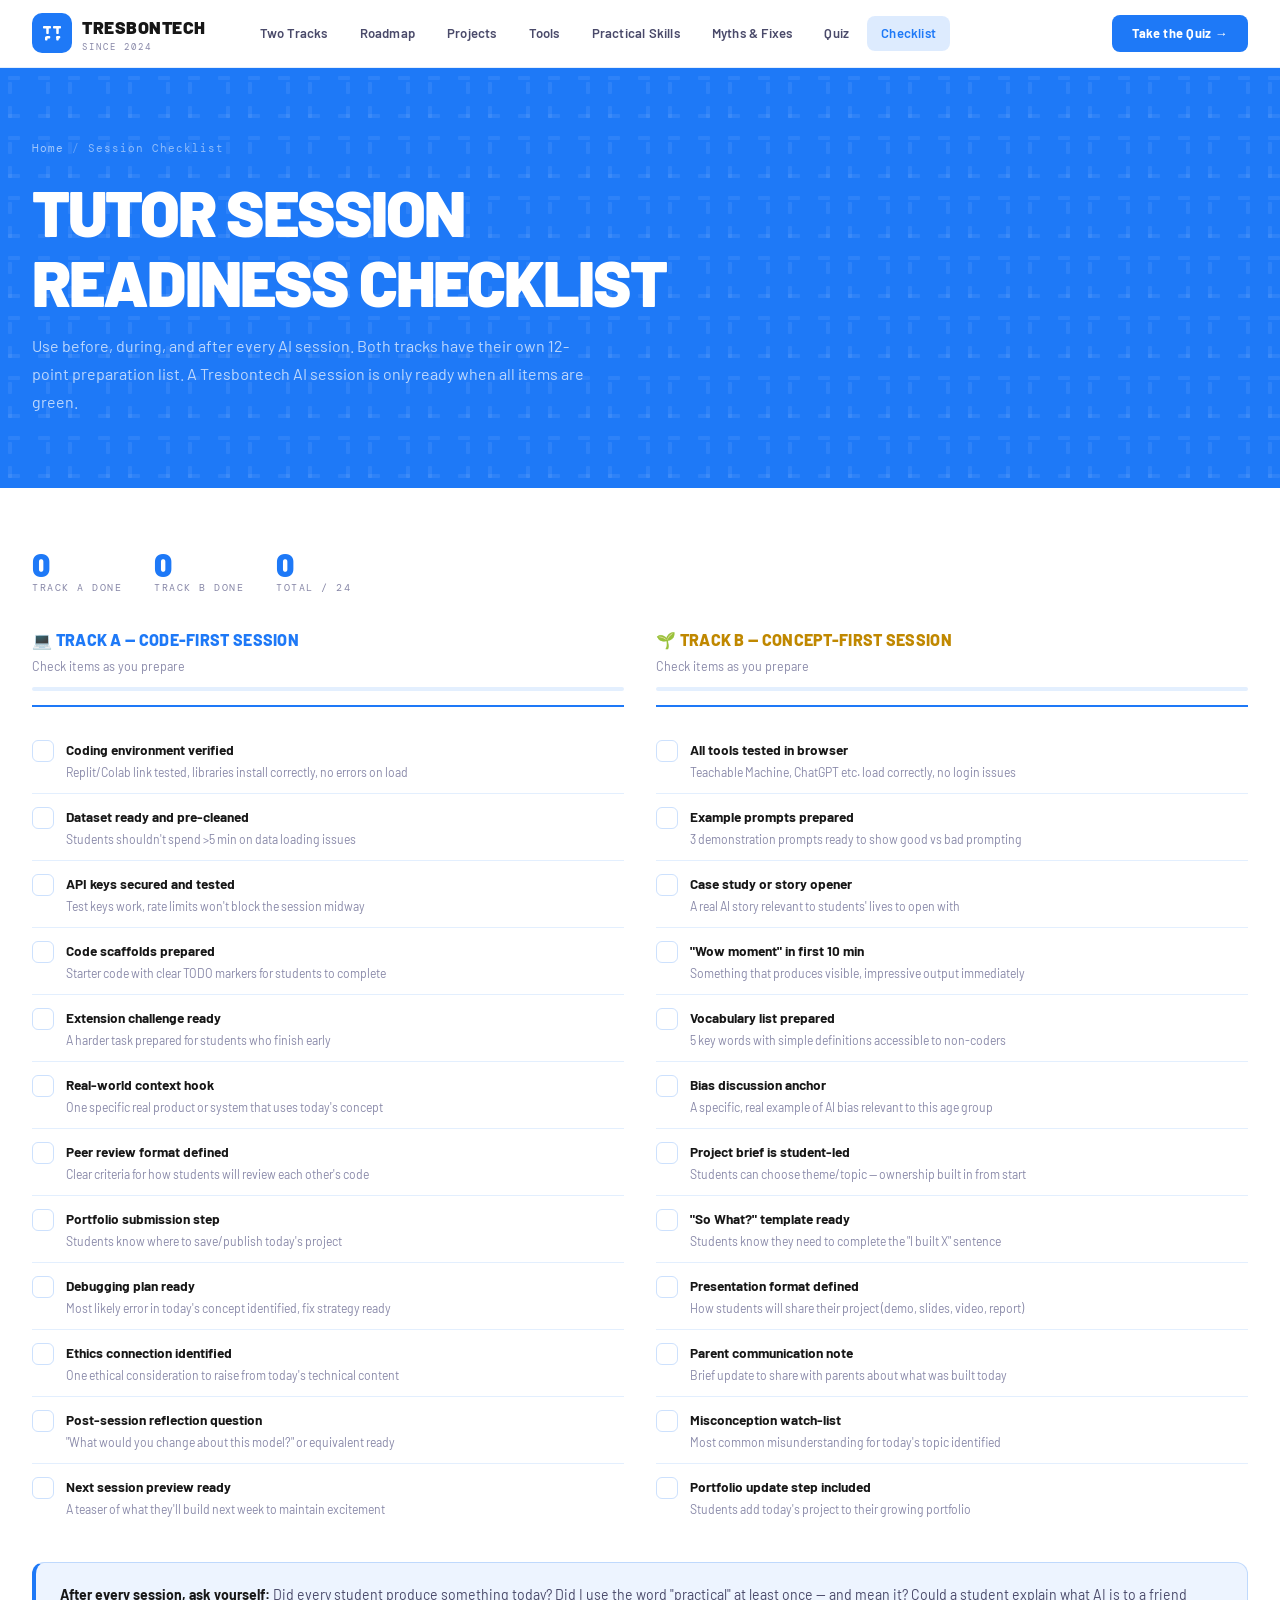
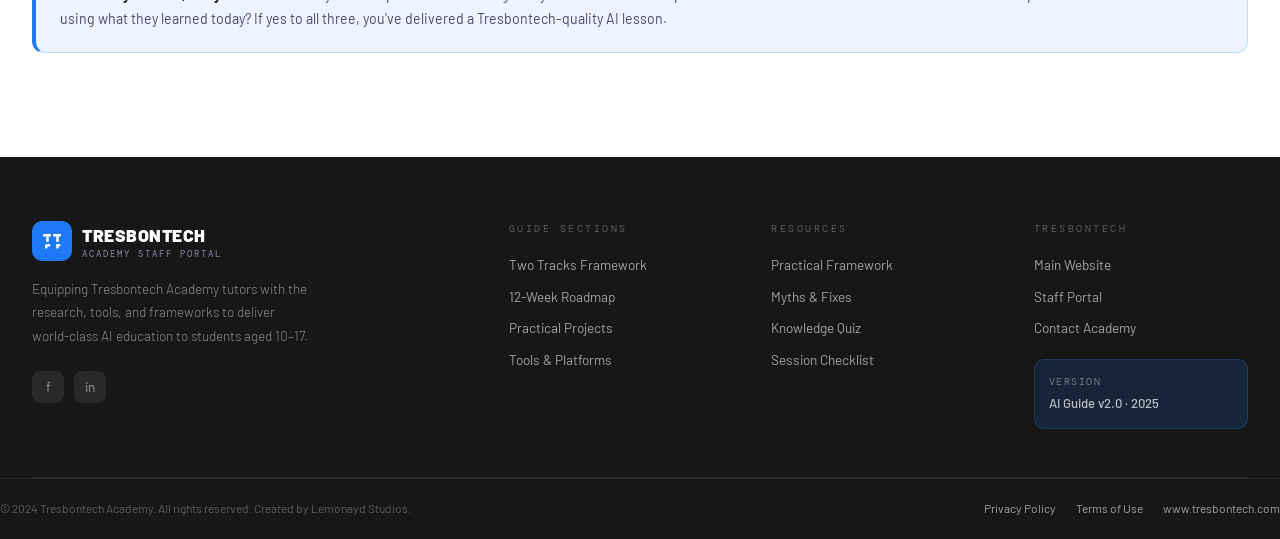
==== pages/checklist.html @ 73ef8f20 "Initial commit: Tresbontech AI site" ====
<!DOCTYPE html>
<html lang="en">
<head>
<meta charset="UTF-8"><meta name="viewport" content="width=device-width, initial-scale=1.0">
<title>Session Checklist — Tresbontech Academy</title>
<link href="https://fonts.googleapis.com/css2?family=Barlow:ital,wght@0,300;0,400;0,500;0,600;0,700;0,800;0,900;1,300&family=DM+Mono:wght@400;500&display=swap" rel="stylesheet">
<link rel="stylesheet" href="../css/brand.css"><link rel="stylesheet" href="../css/pages.css">
</head>
<body>
<div id="mobileMenu" class="mobile-menu"></div>
<header class="navbar" id="navbar"></header>
<div class="page-hero">
  <div class="page-hero-inner">
    <div class="page-hero-breadcrumb"><a href="../index.html">Home</a><span>/</span>Session Checklist</div>
    <h1 class="heading-xl page-hero-title">Tutor Session<br>Readiness Checklist</h1>
    <p class="page-hero-sub">Use before, during, and after every AI session. Both tracks have their own 12-point preparation list. A Tresbontech AI session is only ready when all items are green.</p>
  </div>
</div>
<section class="checklist-container">
  <div class="container">
    <div class="check-stats-bar">
      <div class="cs-stat"><div class="cs-stat-num" id="checkA">0</div><div class="cs-stat-label">Track A Done</div></div>
      <div class="cs-stat"><div class="cs-stat-num" id="checkB">0</div><div class="cs-stat-label">Track B Done</div></div>
      <div class="cs-stat"><div class="cs-stat-num" id="checkAll">0</div><div class="cs-stat-label">Total / 24</div></div>
    </div>
    <div class="check-grid">
      <div class="check-col" id="colA"></div>
      <div class="check-col" id="colB"></div>
    </div>
    <div class="callout callout-blue" style="margin-top:32px">
      <strong>After every session, ask yourself:</strong> Did every student produce something today? Did I use the word "practical" at least once — and mean it? Could a student explain what AI is to a friend using what they learned today? If yes to all three, you've delivered a Tresbontech-quality AI lesson.
    </div>
  </div>
</section>
<footer class="site-footer" id="siteFooter"></footer>
<script src="../js/shared.js"></script>
<script>
const trackA = [
  { title:'Coding environment verified', sub:'Replit/Colab link tested, libraries install correctly, no errors on load' },
  { title:'Dataset ready and pre-cleaned', sub:'Students shouldn\'t spend >5 min on data loading issues' },
  { title:'API keys secured and tested', sub:'Test keys work, rate limits won\'t block the session midway' },
  { title:'Code scaffolds prepared', sub:'Starter code with clear TODO markers for students to complete' },
  { title:'Extension challenge ready', sub:'A harder task prepared for students who finish early' },
  { title:'Real-world context hook', sub:'One specific real product or system that uses today\'s concept' },
  { title:'Peer review format defined', sub:'Clear criteria for how students will review each other\'s code' },
  { title:'Portfolio submission step', sub:'Students know where to save/publish today\'s project' },
  { title:'Debugging plan ready', sub:'Most likely error in today\'s concept identified, fix strategy ready' },
  { title:'Ethics connection identified', sub:'One ethical consideration to raise from today\'s technical content' },
  { title:'Post-session reflection question', sub:'"What would you change about this model?" or equivalent ready' },
  { title:'Next session preview ready', sub:'A teaser of what they\'ll build next week to maintain excitement' },
];
const trackB = [
  { title:'All tools tested in browser', sub:'Teachable Machine, ChatGPT etc. load correctly, no login issues' },
  { title:'Example prompts prepared', sub:'3 demonstration prompts ready to show good vs bad prompting' },
  { title:'Case study or story opener', sub:'A real AI story relevant to students\' lives to open with' },
  { title:'"Wow moment" in first 10 min', sub:'Something that produces visible, impressive output immediately' },
  { title:'Vocabulary list prepared', sub:'5 key words with simple definitions accessible to non-coders' },
  { title:'Bias discussion anchor', sub:'A specific, real example of AI bias relevant to this age group' },
  { title:'Project brief is student-led', sub:'Students can choose theme/topic — ownership built in from start' },
  { title:'"So What?" template ready', sub:'Students know they need to complete the "I built X" sentence' },
  { title:'Presentation format defined', sub:'How students will share their project (demo, slides, video, report)' },
  { title:'Parent communication note', sub:'Brief update to share with parents about what was built today' },
  { title:'Misconception watch-list', sub:'Most common misunderstanding for today\'s topic identified' },
  { title:'Portfolio update step included', sub:'Students add today\'s project to their growing portfolio' },
];

const checkedA = new Set(), checkedB = new Set();

function renderCol(items, set, colId, label, color, key) {
  const total = items.length;
  document.getElementById(colId).innerHTML = `
    <div class="check-col-head">
      <div class="check-col-title" style="color:${color}">${label}</div>
      <div class="check-col-sub">Check items as you prepare</div>
      <div class="check-progress"><div class="check-prog-fill" id="prog-${key}" style="width:0%"></div></div>
    </div>
    ${items.map((item,i) => `
      <div class="check-item" id="ci-${key}-${i}" onclick="toggleCheck('${key}',${i})">
        <div class="check-box" id="cb-${key}-${i}"></div>
        <div class="check-label">
          <div class="check-label-title">${item.title}</div>
          <div class="check-label-sub">${item.sub}</div>
        </div>
      </div>
    `).join('')}
  `;
}

function toggleCheck(key, i) {
  const set = key === 'A' ? checkedA : checkedB;
  const item = document.getElementById(`ci-${key}-${i}`);
  const box = document.getElementById(`cb-${key}-${i}`);
  if (set.has(i)) { set.delete(i); item.classList.remove('done'); box.textContent = ''; }
  else { set.add(i); item.classList.add('done'); box.textContent = '✓'; }
  const prog = document.getElementById(`prog-${key}`);
  if (prog) prog.style.width = `${(set.size / 12) * 100}%`;
  document.getElementById('checkA').textContent = checkedA.size;
  document.getElementById('checkB').textContent = checkedB.size;
  document.getElementById('checkAll').textContent = checkedA.size + checkedB.size;
}

document.addEventListener('DOMContentLoaded', () => {
  renderCol(trackA, checkedA, 'colA', '💻 Track A — Code-First Session', '#1E79F7', 'A');
  renderCol(trackB, checkedB, 'colB', '🌱 Track B — Concept-First Session', '#c08800', 'B');
});
</script>
</body>
</html>
---- css/brand.css ----
/* ═══════════════════════════════════════════════════════
   TRESBONTECH BRAND CSS — Based on Official Brand Guide
   Primary: Blue Crayola #1E79F7
   Dark: Chinese Black #171717
   Light Gray: Quick Silver #E5E5E5
   Pale Blue: Azureish White #D9E9FF
   Accent Green: #52AF33 | Yellow: #FFB800 | Red: #F03009
═══════════════════════════════════════════════════════ */

@import url('https://fonts.googleapis.com/css2?family=Barlow:ital,wght@0,300;0,400;0,500;0,600;0,700;0,800;0,900;1,300;1,400;1,700&family=DM+Mono:wght@400;500&display=swap');

/* ─── CSS VARIABLES ─── */
:root {
  /* Brand Colors */
  --blue:        #1E79F7;
  --blue-dark:   #1562d4;
  --blue-light:  #4d96f9;
  --blue-glow:   rgba(30,121,247,0.15);
  --blue-pale:   rgba(30,121,247,0.08);
  --black:       #171717;
  --silver:      #E5E5E5;
  --azure:       #D9E9FF;
  --white:       #ffffff;

  /* Accent Colors */
  --green:       #52AF33;
  --yellow:      #FFB800;
  --red:         #F03009;

  /* UI Tokens */
  --bg:          #f8fafe;
  --bg-alt:      #f0f5ff;
  --border:      rgba(30,121,247,0.12);
  --border-mid:  rgba(30,121,247,0.22);
  --text:        #171717;
  --text-mid:    #4a4a6a;
  --text-light:  #8888a8;
  --radius:      12px;
  --radius-lg:   20px;
  --shadow:      0 4px 24px rgba(30,121,247,0.1);
  --shadow-lg:   0 12px 48px rgba(30,121,247,0.18);
  --transition:  all 0.25s cubic-bezier(0.16,1,0.3,1);
}

/* ─── RESET ─── */
*, *::before, *::after { box-sizing: border-box; margin: 0; padding: 0; }
html { scroll-behavior: smooth; }
body {
  font-family: 'Barlow', sans-serif;
  background: var(--bg);
  color: var(--text);
  line-height: 1.6;
  overflow-x: hidden;
}
img { max-width: 100%; display: block; }
a { text-decoration: none; color: inherit; }
button { font-family: inherit; cursor: pointer; border: none; }

/* ─── TYPOGRAPHY ─── */
h1, h2, h3, h4, h5 {
  font-family: 'Barlow', sans-serif;
  font-weight: 800;
  line-height: 1.08;
  letter-spacing: -0.5px;
}
.display {
  font-size: clamp(3rem, 6vw, 5.5rem);
  font-weight: 900;
  text-transform: uppercase;
  letter-spacing: -2px;
  line-height: 0.95;
}
.heading-xl { font-size: clamp(2.4rem, 5vw, 4rem); font-weight: 900; text-transform: uppercase; letter-spacing: -1px; }
.heading-lg { font-size: clamp(1.8rem, 3.5vw, 2.8rem); font-weight: 800; text-transform: uppercase; }
.heading-md { font-size: clamp(1.2rem, 2.5vw, 1.8rem); font-weight: 700; }
.heading-sm { font-size: 1.05rem; font-weight: 700; }
.label {
  font-family: 'DM Mono', monospace;
  font-size: 0.68rem; letter-spacing: 2.5px;
  text-transform: uppercase; font-weight: 500;
}
.body-lg { font-size: 1.05rem; font-weight: 400; line-height: 1.75; }
.body-md { font-size: 0.9rem; font-weight: 400; line-height: 1.7; }
.body-sm { font-size: 0.8rem; font-weight: 400; line-height: 1.65; }

/* ─── BRAND PATTERN ─── */
.brand-pattern {
  background-image: url("data:image/svg+xml,%3Csvg xmlns='http://www.w3.org/2000/svg' width='60' height='60'%3E%3Crect x='8' y='8' width='12' height='4' rx='1' fill='%231E79F7' opacity='.08'/%3E%3Crect x='8' y='14' width='4' height='12' rx='1' fill='%231E79F7' opacity='.08'/%3E%3Crect x='38' y='8' width='12' height='4' rx='1' fill='%231E79F7' opacity='.08'/%3E%3Crect x='46' y='14' width='4' height='12' rx='1' fill='%231E79F7' opacity='.08'/%3E%3Crect x='8' y='38' width='4' height='12' rx='1' fill='%231E79F7' opacity='.08'/%3E%3Crect x='8' y='46' width='12' height='4' rx='1' fill='%231E79F7' opacity='.08'/%3E%3Crect x='38' y='46' width='12' height='4' rx='1' fill='%231E79F7' opacity='.08'/%3E%3Crect x='46' y='38' width='4' height='12' rx='1' fill='%231E79F7' opacity='.08'/%3E%3C/svg%3E");
}
.brand-pattern-blue {
  background-image: url("data:image/svg+xml,%3Csvg xmlns='http://www.w3.org/2000/svg' width='60' height='60'%3E%3Crect x='8' y='8' width='12' height='4' rx='1' fill='%23ffffff' opacity='.08'/%3E%3Crect x='8' y='14' width='4' height='12' rx='1' fill='%23ffffff' opacity='.08'/%3E%3Crect x='38' y='8' width='12' height='4' rx='1' fill='%23ffffff' opacity='.08'/%3E%3Crect x='46' y='14' width='4' height='12' rx='1' fill='%23ffffff' opacity='.08'/%3E%3Crect x='8' y='38' width='4' height='12' rx='1' fill='%23ffffff' opacity='.08'/%3E%3Crect x='8' y='46' width='12' height='4' rx='1' fill='%23ffffff' opacity='.08'/%3E%3Crect x='38' y='46' width='12' height='4' rx='1' fill='%23ffffff' opacity='.08'/%3E%3Crect x='46' y='38' width='4' height='12' rx='1' fill='%23ffffff' opacity='.08'/%3E%3C/svg%3E");
}

/* ─── LOGO MARK SVG ─── */
.tt-logo-mark {
  width: 40px; height: 40px;
  background: var(--blue);
  border-radius: 10px;
  display: inline-flex; align-items: center; justify-content: center;
  flex-shrink: 0;
}
.tt-logo-mark svg { width: 22px; height: 22px; }
.tt-logo-mark-lg {
  width: 56px; height: 56px;
  border-radius: 14px;
}
.tt-logo-mark-lg svg { width: 30px; height: 30px; }
.tt-wordmark {
  font-weight: 900; font-size: 1.1rem;
  letter-spacing: 0.5px; text-transform: uppercase;
  color: var(--black);
}
.tt-since {
  font-family: 'DM Mono', monospace;
  font-size: 0.55rem; letter-spacing: 2px;
  color: var(--text-light); text-transform: uppercase;
  display: block; margin-top: -2px;
}

/* ─── NAVBAR ─── */
.navbar {
  position: sticky; top: 0; z-index: 500;
  background: rgba(255,255,255,0.92);
  backdrop-filter: blur(20px);
  border-bottom: 1px solid var(--border);
  height: 68px;
  display: flex; align-items: center;
}
.navbar-inner {
  max-width: 1280px; margin: 0 auto;
  padding: 0 32px; width: 100%;
  display: flex; align-items: center; gap: 0;
}
.nav-brand {
  display: flex; align-items: center; gap: 10px;
  margin-right: 40px;
}
.nav-links {
  display: flex; gap: 4px; flex: 1;
}
.nav-link {
  font-size: 0.82rem; font-weight: 600;
  padding: 7px 14px; border-radius: 8px;
  color: var(--text-mid); transition: var(--transition);
  white-space: nowrap; letter-spacing: 0.2px;
}
.nav-link:hover { color: var(--blue); background: var(--blue-pale); }
.nav-link.active { color: var(--blue); background: var(--blue-glow); }
.nav-cta {
  margin-left: auto;
  background: var(--blue); color: white;
  font-size: 0.8rem; font-weight: 700;
  padding: 8px 20px; border-radius: 8px;
  transition: var(--transition); white-space: nowrap;
  letter-spacing: 0.3px;
}
.nav-cta:hover { background: var(--blue-dark); transform: translateY(-1px); box-shadow: var(--shadow); }
.nav-hamburger {
  display: none; flex-direction: column; gap: 5px;
  padding: 8px; margin-left: auto;
  background: none; border: none; cursor: pointer;
}
.nav-hamburger span {
  width: 22px; height: 2px; background: var(--text);
  border-radius: 2px; transition: var(--transition);
  display: block;
}

/* ─── BUTTONS ─── */
.btn {
  display: inline-flex; align-items: center; gap: 8px;
  font-family: 'Barlow', sans-serif;
  font-weight: 700; font-size: 0.9rem;
  padding: 12px 24px; border-radius: 10px;
  border: none; cursor: pointer;
  transition: var(--transition); letter-spacing: 0.3px;
  white-space: nowrap;
}
.btn-primary { background: var(--blue); color: white; }
.btn-primary:hover { background: var(--blue-dark); transform: translateY(-2px); box-shadow: var(--shadow-lg); }
.btn-outline { background: transparent; color: var(--blue); border: 2px solid var(--blue); }
.btn-outline:hover { background: var(--blue-pale); }
.btn-white { background: white; color: var(--blue); }
.btn-white:hover { background: var(--azure); transform: translateY(-2px); box-shadow: 0 8px 32px rgba(0,0,0,0.15); }
.btn-dark { background: var(--black); color: white; }
.btn-dark:hover { background: #2a2a2a; transform: translateY(-2px); }
.btn-sm { font-size: 0.78rem; padding: 8px 16px; border-radius: 8px; }
.btn-lg { font-size: 1rem; padding: 15px 32px; border-radius: 12px; }
.btn-icon { padding: 10px; border-radius: 8px; }

/* ─── SECTION LAYOUT ─── */
.section { padding: 80px 0; }
.section-sm { padding: 48px 0; }
.section-lg { padding: 120px 0; }
.container { max-width: 1280px; margin: 0 auto; padding: 0 32px; }
.container-narrow { max-width: 820px; margin: 0 auto; padding: 0 32px; }

/* ─── SECTION HEADER ─── */
.section-header { margin-bottom: 56px; }
.section-header-center { text-align: center; }
.section-eyebrow {
  display: inline-flex; align-items: center; gap: 8px;
  font-family: 'DM Mono', monospace;
  font-size: 0.68rem; letter-spacing: 2.5px; text-transform: uppercase;
  color: var(--blue); margin-bottom: 14px;
}
.section-eyebrow::before { content: ''; width: 24px; height: 2px; background: var(--blue); }
.section-eyebrow-center::before { display: none; }
.section-eyebrow-center::after { content: ''; width: 24px; height: 2px; background: var(--blue); }
.section-title { color: var(--black); margin-bottom: 16px; }
.section-intro { color: var(--text-mid); max-width: 560px; font-size: 1rem; line-height: 1.75; font-weight: 400; }
.section-intro-center { margin: 0 auto; text-align: center; }

/* ─── CARDS ─── */
.card {
  background: white;
  border: 1px solid var(--border);
  border-radius: var(--radius-lg);
  overflow: hidden;
  transition: var(--transition);
}
.card:hover { box-shadow: var(--shadow-lg); transform: translateY(-4px); border-color: var(--border-mid); }
.card-body { padding: 28px; }
.card-footer { padding: 16px 28px; border-top: 1px solid var(--border); background: var(--bg); }

/* ─── BADGE / TAGS ─── */
.badge {
  display: inline-flex; align-items: center;
  font-family: 'DM Mono', monospace;
  font-size: 0.62rem; font-weight: 500;
  padding: 3px 10px; border-radius: 20px;
  letter-spacing: 0.8px; text-transform: uppercase;
}
.badge-blue { background: var(--blue-pale); color: var(--blue); border: 1px solid var(--border-mid); }
.badge-green { background: rgba(82,175,51,0.1); color: var(--green); border: 1px solid rgba(82,175,51,0.2); }
.badge-yellow { background: rgba(255,184,0,0.1); color: #c08800; border: 1px solid rgba(255,184,0,0.25); }
.badge-red { background: rgba(240,48,9,0.08); color: var(--red); border: 1px solid rgba(240,48,9,0.15); }
.badge-gray { background: var(--silver); color: var(--text-mid); border: 1px solid #d0d0d0; }

/* ─── DIVIDERS ─── */
.divider { height: 1px; background: var(--border); margin: 40px 0; }
.divider-blue { height: 2px; background: var(--blue); width: 48px; }

/* ─── PROGRESS BAR ─── */
.progress-bar { height: 6px; background: var(--silver); border-radius: 10px; overflow: hidden; }
.progress-fill { height: 100%; background: var(--blue); border-radius: 10px; transition: width 0.5s ease; }

/* ─── TOOLTIPS ─── */
[data-tip] { position: relative; }
[data-tip]:hover::after {
  content: attr(data-tip);
  position: absolute; bottom: calc(100% + 6px); left: 50%;
  transform: translateX(-50%);
  background: var(--black); color: white;
  font-size: 0.72rem; padding: 5px 10px; border-radius: 6px;
  white-space: nowrap; pointer-events: none; z-index: 100;
}

/* ─── FOOTER ─── */
.site-footer {
  background: var(--black);
  color: white;
  padding: 64px 0 0;
}
.footer-grid {
  display: grid; grid-template-columns: 2fr 1fr 1fr 1fr;
  gap: 48px; padding-bottom: 48px;
  border-bottom: 1px solid rgba(255,255,255,0.08);
}
.footer-brand-desc {
  color: rgba(255,255,255,0.5); font-size: 0.85rem;
  line-height: 1.7; margin: 16px 0 24px; font-weight: 300;
  max-width: 280px;
}
.footer-col-title {
  font-family: 'DM Mono', monospace;
  font-size: 0.65rem; letter-spacing: 2.5px;
  text-transform: uppercase; color: rgba(255,255,255,0.3);
  margin-bottom: 16px;
}
.footer-links { display: flex; flex-direction: column; gap: 10px; }
.footer-link {
  font-size: 0.85rem; color: rgba(255,255,255,0.6);
  transition: color 0.2s; font-weight: 400;
}
.footer-link:hover { color: var(--blue-light); }
.footer-bottom {
  display: flex; align-items: center; justify-content: space-between;
  padding: 20px 0;
  font-size: 0.75rem; color: rgba(255,255,255,0.3);
}
.footer-bottom-links { display: flex; gap: 20px; }

/* ─── ANIMATIONS ─── */
@keyframes fadeUp { from { opacity:0; transform:translateY(30px); } to { opacity:1; transform:translateY(0); } }
@keyframes fadeIn { from { opacity:0; } to { opacity:1; } }
@keyframes slideRight { from { opacity:0; transform:translateX(-20px); } to { opacity:1; transform:translateX(0); } }
@keyframes pulse { 0%,100%{transform:scale(1)} 50%{transform:scale(1.04)} }
@keyframes spin { to { transform: rotate(360deg); } }
@keyframes shimmer { from{background-position:-200% 0} to{background-position:200% 0} }

.animate-fadeUp { animation: fadeUp 0.6s cubic-bezier(0.16,1,0.3,1) both; }
.animate-fadeUp-2 { animation: fadeUp 0.6s 0.1s cubic-bezier(0.16,1,0.3,1) both; }
.animate-fadeUp-3 { animation: fadeUp 0.6s 0.2s cubic-bezier(0.16,1,0.3,1) both; }
.animate-fadeUp-4 { animation: fadeUp 0.6s 0.3s cubic-bezier(0.16,1,0.3,1) both; }
.animate-fadeIn { animation: fadeIn 0.5s ease both; }

/* ─── RESPONSIVE ─── */
@media (max-width: 1024px) {
  .footer-grid { grid-template-columns: 1fr 1fr; gap: 32px; }
}
@media (max-width: 768px) {
  .container { padding: 0 20px; }
  .container-narrow { padding: 0 20px; }
  .section { padding: 56px 0; }
  .section-lg { padding: 80px 0; }
  .nav-links { display: none; }
  .nav-cta { display: none; }
  .nav-hamburger { display: flex; }
  .navbar-inner { padding: 0 20px; }
  .footer-grid { grid-template-columns: 1fr; gap: 28px; }
  .footer-bottom { flex-direction: column; gap: 10px; text-align: center; }
  .footer-bottom-links { flex-wrap: wrap; justify-content: center; }
}
@media (max-width: 480px) {
  .display { font-size: 2.8rem; letter-spacing: -1.5px; }
  .heading-xl { font-size: 2rem; }
  .btn-lg { padding: 12px 24px; font-size: 0.9rem; }
}

/* ─── MOBILE MENU ─── */
.mobile-menu {
  display: none; position: fixed; inset: 0; z-index: 400;
  background: white;
  flex-direction: column;
  padding: 80px 24px 40px;
}
.mobile-menu.open { display: flex; animation: fadeIn 0.25s ease; }
.mobile-menu-links { display: flex; flex-direction: column; gap: 4px; }
.mobile-menu-link {
  font-size: 1.4rem; font-weight: 800; text-transform: uppercase;
  color: var(--black); padding: 12px 0;
  border-bottom: 1px solid var(--border);
  letter-spacing: -0.5px;
  transition: color 0.2s;
}
.mobile-menu-link:hover { color: var(--blue); }
.mobile-close {
  position: absolute; top: 20px; right: 20px;
  width: 40px; height: 40px; border-radius: 8px;
  background: var(--blue-pale); color: var(--blue);
  font-size: 1.2rem; display: flex; align-items: center; justify-content: center;
}

/* ─── UTILITY ─── */
.text-blue { color: var(--blue); }
.text-center { text-align: center; }
.text-white { color: white; }
.text-mid { color: var(--text-mid); }
.text-light { color: var(--text-light); }
.font-mono { font-family: 'DM Mono', monospace; }
.font-bold { font-weight: 700; }
.font-black { font-weight: 900; }
.uppercase { text-transform: uppercase; }
.bg-blue { background: var(--blue); }
.bg-black { background: var(--black); }
.bg-azure { background: var(--azure); }
.bg-white { background: white; }
.flex { display: flex; }
.flex-center { display: flex; align-items: center; justify-content: center; }
.gap-8 { gap: 8px; }
.gap-12 { gap: 12px; }
.gap-16 { gap: 16px; }
.gap-24 { gap: 24px; }
.gap-32 { gap: 32px; }
.mt-8 { margin-top: 8px; }
.mt-16 { margin-top: 16px; }
.mt-24 { margin-top: 24px; }
.mt-32 { margin-top: 32px; }
.mt-48 { margin-top: 48px; }
.mb-8 { margin-bottom: 8px; }
.mb-16 { margin-bottom: 16px; }
.mb-24 { margin-bottom: 24px; }
.mb-32 { margin-bottom: 32px; }
.w-full { width: 100%; }
.grid-2 { display: grid; grid-template-columns: 1fr 1fr; gap: 24px; }
.grid-3 { display: grid; grid-template-columns: repeat(3,1fr); gap: 24px; }
.grid-4 { display: grid; grid-template-columns: repeat(4,1fr); gap: 20px; }
@media (max-width: 900px) {
  .grid-3 { grid-template-columns: 1fr 1fr; }
  .grid-4 { grid-template-columns: 1fr 1fr; }
}
@media (max-width: 640px) {
  .grid-2, .grid-3, .grid-4 { grid-template-columns: 1fr; }
}
---- css/pages.css ----
/* ═══════════════════════════════════════════════════
   INNER PAGES STYLES
═══════════════════════════════════════════════════ */

/* ─── PAGE HERO (inner pages) ─── */
.page-hero {
  background: var(--blue);
  background-image: url("data:image/svg+xml,%3Csvg xmlns='http://www.w3.org/2000/svg' width='60' height='60'%3E%3Crect x='8' y='8' width='12' height='4' rx='1' fill='%23ffffff' opacity='.07'/%3E%3Crect x='8' y='14' width='4' height='12' rx='1' fill='%23ffffff' opacity='.07'/%3E%3Crect x='38' y='8' width='12' height='4' rx='1' fill='%23ffffff' opacity='.07'/%3E%3Crect x='46' y='14' width='4' height='12' rx='1' fill='%23ffffff' opacity='.07'/%3E%3Crect x='8' y='38' width='4' height='12' rx='1' fill='%23ffffff' opacity='.07'/%3E%3Crect x='8' y='46' width='12' height='4' rx='1' fill='%23ffffff' opacity='.07'/%3E%3Crect x='38' y='46' width='12' height='4' rx='1' fill='%23ffffff' opacity='.07'/%3E%3Crect x='46' y='38' width='4' height='12' rx='1' fill='%23ffffff' opacity='.07'/%3E%3C/svg%3E");
  padding: 72px 0;
}
.page-hero-inner { max-width: 1280px; margin: 0 auto; padding: 0 32px; }
.page-hero-breadcrumb {
  display: flex; align-items: center; gap: 8px;
  font-family: 'DM Mono', monospace; font-size: 0.68rem;
  color: rgba(255,255,255,0.5); margin-bottom: 20px;
  letter-spacing: 1px;
}
.page-hero-breadcrumb a { color: rgba(255,255,255,0.6); transition: color 0.2s; }
.page-hero-breadcrumb a:hover { color: white; }
.page-hero-breadcrumb span { color: rgba(255,255,255,0.3); }
.page-hero-title { color: white; text-transform: uppercase; letter-spacing: -2px; margin-bottom: 16px; }
.page-hero-sub { color: rgba(255,255,255,0.7); max-width: 560px; font-size: 1rem; line-height: 1.75; font-weight: 400; }
.page-hero-meta {
  display: flex; gap: 20px; margin-top: 28px; flex-wrap: wrap;
}
.phm-item {
  display: flex; align-items: center; gap: 8px;
  font-family: 'DM Mono', monospace; font-size: 0.68rem;
  color: rgba(255,255,255,0.6); letter-spacing: 0.5px;
}
.phm-dot { width: 6px; height: 6px; border-radius: 50%; background: var(--yellow); }

/* ─── CALLOUT BOXES ─── */
.callout {
  border-radius: 12px; padding: 20px 24px;
  margin: 24px 0; font-size: 0.88rem; line-height: 1.75; font-weight: 400;
}
.callout-blue { background: var(--blue-pale); border: 1px solid var(--border-mid); color: var(--text-mid); border-left: 4px solid var(--blue); }
.callout-yellow { background: rgba(255,184,0,0.08); border: 1px solid rgba(255,184,0,0.2); color: var(--text-mid); border-left: 4px solid var(--yellow); }
.callout-green { background: rgba(82,175,51,0.08); border: 1px solid rgba(82,175,51,0.2); color: var(--text-mid); border-left: 4px solid var(--green); }
.callout-red { background: rgba(240,48,9,0.06); border: 1px solid rgba(240,48,9,0.15); color: var(--text-mid); border-left: 4px solid var(--red); }
.callout strong { color: var(--text); font-weight: 700; }
.callout em { color: var(--blue); font-style: normal; font-weight: 700; }

/* ─── ROADMAP PAGE ─── */
.roadmap-container { padding: 60px 0 80px; background: white; }
.roadmap-list { position: relative; padding-left: 40px; }
.roadmap-list::before {
  content: '';
  position: absolute; left: 10px; top: 0; bottom: 0;
  width: 2px;
  background: linear-gradient(to bottom, var(--blue), var(--yellow), var(--green));
}
.rm-item { position: relative; margin-bottom: 20px; }
.rm-node {
  position: absolute; left: -37px; top: 18px;
  width: 22px; height: 22px; border-radius: 50%;
  background: var(--rm-color, var(--blue));
  border: 3px solid white;
  box-shadow: 0 0 0 3px var(--rm-color, var(--blue));
  display: flex; align-items: center; justify-content: center;
  font-size: 0.6rem; color: white; font-weight: 800;
  z-index: 2;
}
.rm-card {
  background: var(--bg); border: 1px solid var(--border);
  border-radius: 14px; overflow: hidden;
  transition: var(--transition); cursor: pointer;
}
.rm-card:hover { border-color: var(--rm-color, var(--blue)); }
.rm-card.open { border-color: var(--rm-color, var(--blue)); box-shadow: var(--shadow); }
.rm-head {
  display: flex; align-items: flex-start; gap: 16px;
  padding: 20px 24px;
}
.rm-week {
  font-family: 'DM Mono', monospace; font-size: 0.62rem;
  color: var(--text-light); letter-spacing: 1.5px; text-transform: uppercase;
  flex-shrink: 0; margin-top: 4px; min-width: 70px;
}
.rm-info { flex: 1; }
.rm-title { font-size: 0.95rem; font-weight: 800; text-transform: uppercase; letter-spacing: 0.3px; margin-bottom: 3px; }
.rm-short { font-size: 0.82rem; color: var(--text-mid); }
.rm-toggle { color: var(--text-light); font-size: 0.8rem; transition: transform 0.3s; flex-shrink: 0; margin-top: 4px; }
.rm-card.open .rm-toggle { transform: rotate(180deg); }
.rm-body { max-height: 0; overflow: hidden; transition: max-height 0.45s ease; }
.rm-card.open .rm-body { max-height: 1000px; }
.rm-body-inner {
  padding: 0 24px 24px;
  display: grid; grid-template-columns: 1fr 1fr; gap: 16px;
}
.rm-track-panel {
  background: white; border: 1px solid var(--border);
  border-radius: 10px; padding: 16px;
}
.rm-track-label {
  font-family: 'DM Mono', monospace; font-size: 0.62rem;
  letter-spacing: 1.5px; text-transform: uppercase; margin-bottom: 10px;
}
.rm-track-label.a { color: var(--blue); }
.rm-track-label.b { color: #c08800; }
.rm-track-items { list-style: none; display: flex; flex-direction: column; gap: 6px; }
.rm-track-items li {
  display: flex; gap: 8px; font-size: 0.8rem;
  color: var(--text-mid); line-height: 1.5; font-weight: 400;
}
.rm-track-items li::before { content: '▸'; color: var(--blue); flex-shrink: 0; font-size: 0.7rem; margin-top: 2px; }
.rm-output-row {
  grid-column: 1 / -1;
  background: var(--azure); border-radius: 10px; padding: 14px 16px;
}
.rm-output-label { font-family: 'DM Mono', monospace; font-size: 0.6rem; letter-spacing: 1.5px; text-transform: uppercase; color: var(--blue); margin-bottom: 4px; }
.rm-output-text { font-size: 0.8rem; color: var(--text-mid); line-height: 1.6; }
.rm-tip-row {
  grid-column: 1 / -1;
  background: rgba(255,184,0,0.07); border: 1px solid rgba(255,184,0,0.2);
  border-radius: 10px; padding: 14px 16px;
}
.rm-tip-label { font-family: 'DM Mono', monospace; font-size: 0.6rem; letter-spacing: 1.5px; text-transform: uppercase; color: #c08800; margin-bottom: 4px; }
.rm-tip-text { font-size: 0.8rem; color: var(--text-mid); line-height: 1.6; font-style: italic; }

@media (max-width: 640px) {
  .rm-body-inner { grid-template-columns: 1fr; }
  .rm-output-row, .rm-tip-row { grid-column: 1; }
}

/* ─── PROJECTS PAGE ─── */
.projects-container { padding: 60px 0 80px; background: white; }
.projects-filter {
  display: flex; gap: 8px; flex-wrap: wrap; margin-bottom: 32px;
}
.pf-btn {
  font-family: 'DM Mono', monospace; font-size: 0.7rem; letter-spacing: 0.5px;
  padding: 7px 16px; border-radius: 8px;
  border: 1px solid var(--border); background: white;
  color: var(--text-mid); cursor: pointer; transition: var(--transition);
}
.pf-btn:hover { border-color: var(--blue); color: var(--blue); }
.pf-btn.active { background: var(--blue); border-color: var(--blue); color: white; }
.projects-full-grid {
  display: grid; grid-template-columns: repeat(3, 1fr); gap: 20px;
}
.pfc { position: relative; background: var(--bg); border: 1px solid var(--border); border-radius: 16px; padding: 26px; transition: var(--transition); overflow: hidden; }
.pfc::after { content: ''; position: absolute; bottom: 0; left: 0; right: 0; height: 3px; background: var(--pc-color, var(--blue)); transform: scaleX(0); transform-origin: left; transition: transform 0.3s; }
.pfc:hover { border-color: var(--pc-color, var(--blue)); box-shadow: var(--shadow); transform: translateY(-3px); }
.pfc:hover::after { transform: scaleX(1); }
.pfc.hidden { display: none; }
.pfc-emoji { font-size: 2rem; margin-bottom: 14px; }
.pfc-title { font-size: 0.92rem; font-weight: 800; text-transform: uppercase; letter-spacing: 0.3px; margin-bottom: 6px; }
.pfc-desc { font-size: 0.8rem; color: var(--text-mid); line-height: 1.65; margin-bottom: 16px; }
.pfc-tags { display: flex; gap: 6px; flex-wrap: wrap; margin-bottom: 14px; }
.pfc-diff { display: flex; align-items: center; gap: 8px; }
.pfc-pips { display: flex; gap: 3px; }
.pfc-pip { width: 12px; height: 4px; border-radius: 2px; background: var(--border); }
.pfc-pip.on { background: var(--pc-color, var(--blue)); }
.pfc-diff-label { font-size: 0.72rem; color: var(--text-light); font-family: 'DM Mono', monospace; }
@media (max-width: 900px) { .projects-full-grid { grid-template-columns: 1fr 1fr; } }
@media (max-width: 560px) { .projects-full-grid { grid-template-columns: 1fr; } }

/* ─── TOOLS PAGE ─── */
.tools-container { padding: 60px 0 80px; background: white; }
.tools-cat-header { display: flex; align-items: center; gap: 14px; margin-bottom: 24px; }
.tools-cat-icon { width: 40px; height: 40px; border-radius: 10px; background: var(--blue); display: flex; align-items: center; justify-content: center; font-size: 1.1rem; }
.tools-cat-title { font-size: 1.1rem; font-weight: 800; text-transform: uppercase; letter-spacing: 0.3px; }
.tools-grid { display: grid; grid-template-columns: repeat(3,1fr); gap: 16px; margin-bottom: 48px; }
.tool-full-card { background: var(--bg); border: 1px solid var(--border); border-radius: 14px; padding: 22px; transition: var(--transition); }
.tool-full-card:hover { border-color: var(--blue); box-shadow: var(--shadow); }
.tfc-logo { font-size: 2rem; margin-bottom: 10px; }
.tfc-name { font-size: 0.88rem; font-weight: 800; text-transform: uppercase; letter-spacing: 0.3px; margin-bottom: 5px; }
.tfc-desc-text { font-size: 0.78rem; color: var(--text-mid); line-height: 1.6; margin-bottom: 10px; }
.tfc-meta { display: flex; gap: 6px; flex-wrap: wrap; }
.tfc-pill { font-family: 'DM Mono', monospace; font-size: 0.6rem; padding: 2px 8px; border-radius: 4px; background: white; border: 1px solid var(--border); color: var(--text-light); letter-spacing: 0.3px; }
.tfc-pill.free { color: var(--green); border-color: rgba(82,175,51,0.25); background: rgba(82,175,51,0.05); }
@media (max-width: 900px) { .tools-grid { grid-template-columns: 1fr 1fr; } }
@media (max-width: 560px) { .tools-grid { grid-template-columns: 1fr; } }

/* ─── MYTHS PAGE ─── */
.myths-container { padding: 60px 0 80px; background: white; }
.myths-list { display: flex; flex-direction: column; gap: 14px; }
.myth-item { background: var(--bg); border: 1px solid var(--border); border-radius: 14px; overflow: hidden; cursor: pointer; transition: border-color 0.2s; }
.myth-item:hover { border-color: var(--blue); }
.myth-item.open { border-color: var(--red); }
.myth-head { display: flex; align-items: center; gap: 14px; padding: 18px 22px; }
.myth-icon { font-size: 1.2rem; flex-shrink: 0; }
.myth-q { font-size: 0.92rem; font-weight: 700; flex: 1; }
.myth-toggle { font-size: 0.75rem; color: var(--text-light); transition: transform 0.3s; flex-shrink: 0; }
.myth-item.open .myth-toggle { transform: rotate(180deg); }
.myth-body { max-height: 0; overflow: hidden; transition: max-height 0.35s ease; }
.myth-item.open .myth-body { max-height: 400px; }
.myth-inner { padding: 0 22px 22px; display: grid; grid-template-columns: 1fr 1fr; gap: 12px; }
.myth-wrong { background: rgba(240,48,9,0.05); border: 1px solid rgba(240,48,9,0.15); border-radius: 10px; padding: 14px; }
.myth-wrong-label { font-family: 'DM Mono', monospace; font-size: 0.6rem; letter-spacing: 1.5px; text-transform: uppercase; color: var(--red); margin-bottom: 6px; }
.myth-right { background: rgba(82,175,51,0.06); border: 1px solid rgba(82,175,51,0.2); border-radius: 10px; padding: 14px; }
.myth-right-label { font-family: 'DM Mono', monospace; font-size: 0.6px; letter-spacing: 1.5px; text-transform: uppercase; color: var(--green); margin-bottom: 6px; font-size: 0.6rem; }
.myth-wrong p, .myth-right p { font-size: 0.82rem; color: var(--text-mid); line-height: 1.65; font-weight: 400; }
@media (max-width: 640px) { .myth-inner { grid-template-columns: 1fr; } }

/* ─── QUIZ PAGE ─── */
.quiz-container { padding: 60px 0 80px; background: white; }
.quiz-wrap { max-width: 700px; margin: 0 auto; }
.qz-top { display: flex; justify-content: space-between; align-items: center; margin-bottom: 8px; }
.qz-step { font-family: 'DM Mono', monospace; font-size: 0.68rem; color: var(--text-light); letter-spacing: 1px; }
.qz-score-display { font-family: 'DM Mono', monospace; font-size: 0.68rem; color: var(--text-light); }
.qz-progress { height: 5px; background: var(--border); border-radius: 10px; overflow: hidden; margin-bottom: 40px; }
.qz-fill { height: 100%; background: var(--blue); border-radius: 10px; transition: width 0.4s ease; }
.qz-q { font-size: clamp(1.1rem, 2.5vw, 1.35rem); font-weight: 800; text-transform: uppercase; letter-spacing: -0.3px; line-height: 1.25; margin-bottom: 14px; color: var(--black); }
.qz-scenario { background: var(--azure); border-radius: 10px; padding: 12px 16px; margin-bottom: 22px; font-size: 0.85rem; color: var(--text-mid); line-height: 1.65; font-style: italic; border-left: 3px solid var(--blue); }
.qz-options { display: flex; flex-direction: column; gap: 10px; margin-bottom: 20px; }
.qz-opt {
  display: flex; gap: 14px; align-items: flex-start;
  background: var(--bg); border: 1.5px solid var(--border);
  border-radius: 12px; padding: 14px 16px; cursor: pointer;
  transition: var(--transition); text-align: left;
  font-size: 0.88rem; color: var(--text-mid); font-weight: 400;
}
.qz-opt:hover { border-color: var(--blue); color: var(--text); background: var(--blue-pale); }
.qz-opt.correct { background: rgba(82,175,51,0.08); border-color: var(--green); color: var(--green); }
.qz-opt.wrong { background: rgba(240,48,9,0.06); border-color: var(--red); color: var(--red); }
.qz-opt.reveal { border-color: var(--green); opacity: 0.5; }
.qz-opt:disabled { pointer-events: none; }
.qz-lbl {
  width: 28px; height: 28px; border-radius: 8px;
  background: white; border: 1.5px solid var(--border);
  font-family: 'DM Mono', monospace; font-size: 0.72rem; font-weight: 600;
  display: flex; align-items: center; justify-content: center; flex-shrink: 0; margin-top: 1px;
}
.qz-opt.correct .qz-lbl { background: var(--green); border-color: var(--green); color: white; }
.qz-opt.wrong .qz-lbl { background: var(--red); border-color: var(--red); color: white; }
.qz-opt.reveal .qz-lbl { background: var(--green); border-color: var(--green); color: white; }
.qz-explanation { display: none; background: var(--azure); border: 1px solid var(--border-mid); border-radius: 12px; padding: 18px 20px; margin-bottom: 20px; }
.qz-explanation.show { display: block; animation: fadeUp 0.3s ease; }
.qz-exp-head { font-size: 0.88rem; font-weight: 800; text-transform: uppercase; margin-bottom: 6px; }
.qz-exp-head.correct { color: var(--green); }
.qz-exp-head.wrong { color: var(--red); }
.qz-exp-body { font-size: 0.85rem; color: var(--text-mid); line-height: 1.7; }
.btn-row { display: flex; gap: 12px; flex-wrap: wrap; }
.score-screen { text-align: center; padding: 40px 0; }
.score-ring-wrap { width: 140px; height: 140px; margin: 0 auto 28px; position: relative; }
.score-ring-wrap svg { width: 140px; height: 140px; transform: rotate(-90deg); }
.score-track { fill: none; stroke: var(--border); stroke-width: 8; }
.score-fill { fill: none; stroke: var(--blue); stroke-width: 8; stroke-linecap: round; transition: stroke-dashoffset 1s ease; }
.score-text { position: absolute; inset: 0; display: flex; align-items: center; justify-content: center; flex-direction: column; }
.score-num { font-size: 2.4rem; font-weight: 900; color: var(--black); line-height: 1; }
.score-denom { font-size: 0.8rem; color: var(--text-light); }
.score-title { font-size: 1.6rem; font-weight: 900; text-transform: uppercase; letter-spacing: -0.5px; margin-bottom: 8px; }
.score-sub { color: var(--text-mid); font-size: 0.92rem; max-width: 400px; margin: 0 auto 28px; line-height: 1.7; }

/* ─── CHECKLIST PAGE ─── */
.checklist-container { padding: 60px 0 80px; background: white; }
.check-stats-bar { display: flex; gap: 32px; margin-bottom: 32px; flex-wrap: wrap; }
.cs-stat { display: flex; flex-direction: column; }
.cs-stat-num { font-size: 2rem; font-weight: 900; color: var(--blue); line-height: 1; }
.cs-stat-label { font-family: 'DM Mono', monospace; font-size: 0.62rem; color: var(--text-light); letter-spacing: 1.5px; text-transform: uppercase; }
.check-grid { display: grid; grid-template-columns: 1fr 1fr; gap: 32px; }
.check-col {}
.check-col-head { margin-bottom: 20px; padding-bottom: 14px; border-bottom: 2px solid var(--blue); }
.check-col-title { font-size: 1rem; font-weight: 800; text-transform: uppercase; letter-spacing: 0.3px; margin-bottom: 4px; }
.check-col-sub { font-size: 0.78rem; color: var(--text-light); }
.check-progress { height: 4px; background: var(--border); border-radius: 4px; overflow: hidden; margin-top: 10px; }
.check-prog-fill { height: 100%; background: var(--blue); border-radius: 4px; transition: width 0.3s; }
.check-item { display: flex; gap: 12px; align-items: flex-start; padding: 12px 0; border-bottom: 1px solid var(--border); cursor: pointer; transition: opacity 0.2s; }
.check-item:last-child { border-bottom: none; }
.check-box { width: 22px; height: 22px; border-radius: 6px; border: 1.5px solid var(--border-mid); flex-shrink: 0; display: flex; align-items: center; justify-content: center; transition: all 0.2s; margin-top: 1px; font-size: 11px; }
.check-item.done .check-box { background: var(--green); border-color: var(--green); color: white; }
.check-item.done .check-label { opacity: 0.35; }
.check-label-title { font-size: 0.85rem; font-weight: 700; color: var(--text); margin-bottom: 2px; }
.check-label-sub { font-size: 0.76rem; color: var(--text-light); line-height: 1.5; font-weight: 400; }
@media (max-width: 640px) { .check-grid { grid-template-columns: 1fr; } }

/* ─── PRACTICAL FRAMEWORK PAGE ─── */
.practical-container { padding: 60px 0 80px; background: white; }
.pf-full-grid { display: grid; grid-template-columns: 1fr 1fr; gap: 24px; margin-bottom: 48px; }
.pf-full-card { background: var(--bg); border: 1px solid var(--border); border-radius: 16px; padding: 28px; position: relative; transition: var(--transition); }
.pf-full-card:hover { border-color: var(--blue); box-shadow: var(--shadow); }
.pfc-num { position: absolute; top: 16px; right: 20px; font-size: 3.5rem; font-weight: 900; color: var(--border); line-height: 1; letter-spacing: -2px; }
.pfc-icon { font-size: 1.5rem; margin-bottom: 12px; }
.pfc-title-pf { font-size: 0.95rem; font-weight: 800; text-transform: uppercase; letter-spacing: 0.3px; margin-bottom: 8px; }
.pfc-body-pf { font-size: 0.83rem; color: var(--text-mid); line-height: 1.72; font-weight: 400; }
.pfc-body-pf strong { color: var(--text); font-weight: 700; }
.session-321 { display: grid; grid-template-columns: repeat(3,1fr); gap: 20px; margin: 32px 0; }
.s321-card { background: var(--bg); border: 1px solid var(--border); border-radius: 16px; padding: 28px; text-align: center; }
.s321-num { font-size: 4rem; font-weight: 900; line-height: 1; margin-bottom: 10px; }
.s321-card:nth-child(1) .s321-num { color: var(--blue); }
.s321-card:nth-child(2) .s321-num { color: var(--yellow); }
.s321-card:nth-child(3) .s321-num { color: var(--green); }
.s321-title { font-size: 0.9rem; font-weight: 800; text-transform: uppercase; margin-bottom: 8px; letter-spacing: 0.3px; }
.s321-body { font-size: 0.8rem; color: var(--text-mid); line-height: 1.65; }
@media (max-width: 900px) { .pf-full-grid { grid-template-columns: 1fr; } .session-321 { grid-template-columns: 1fr; } }
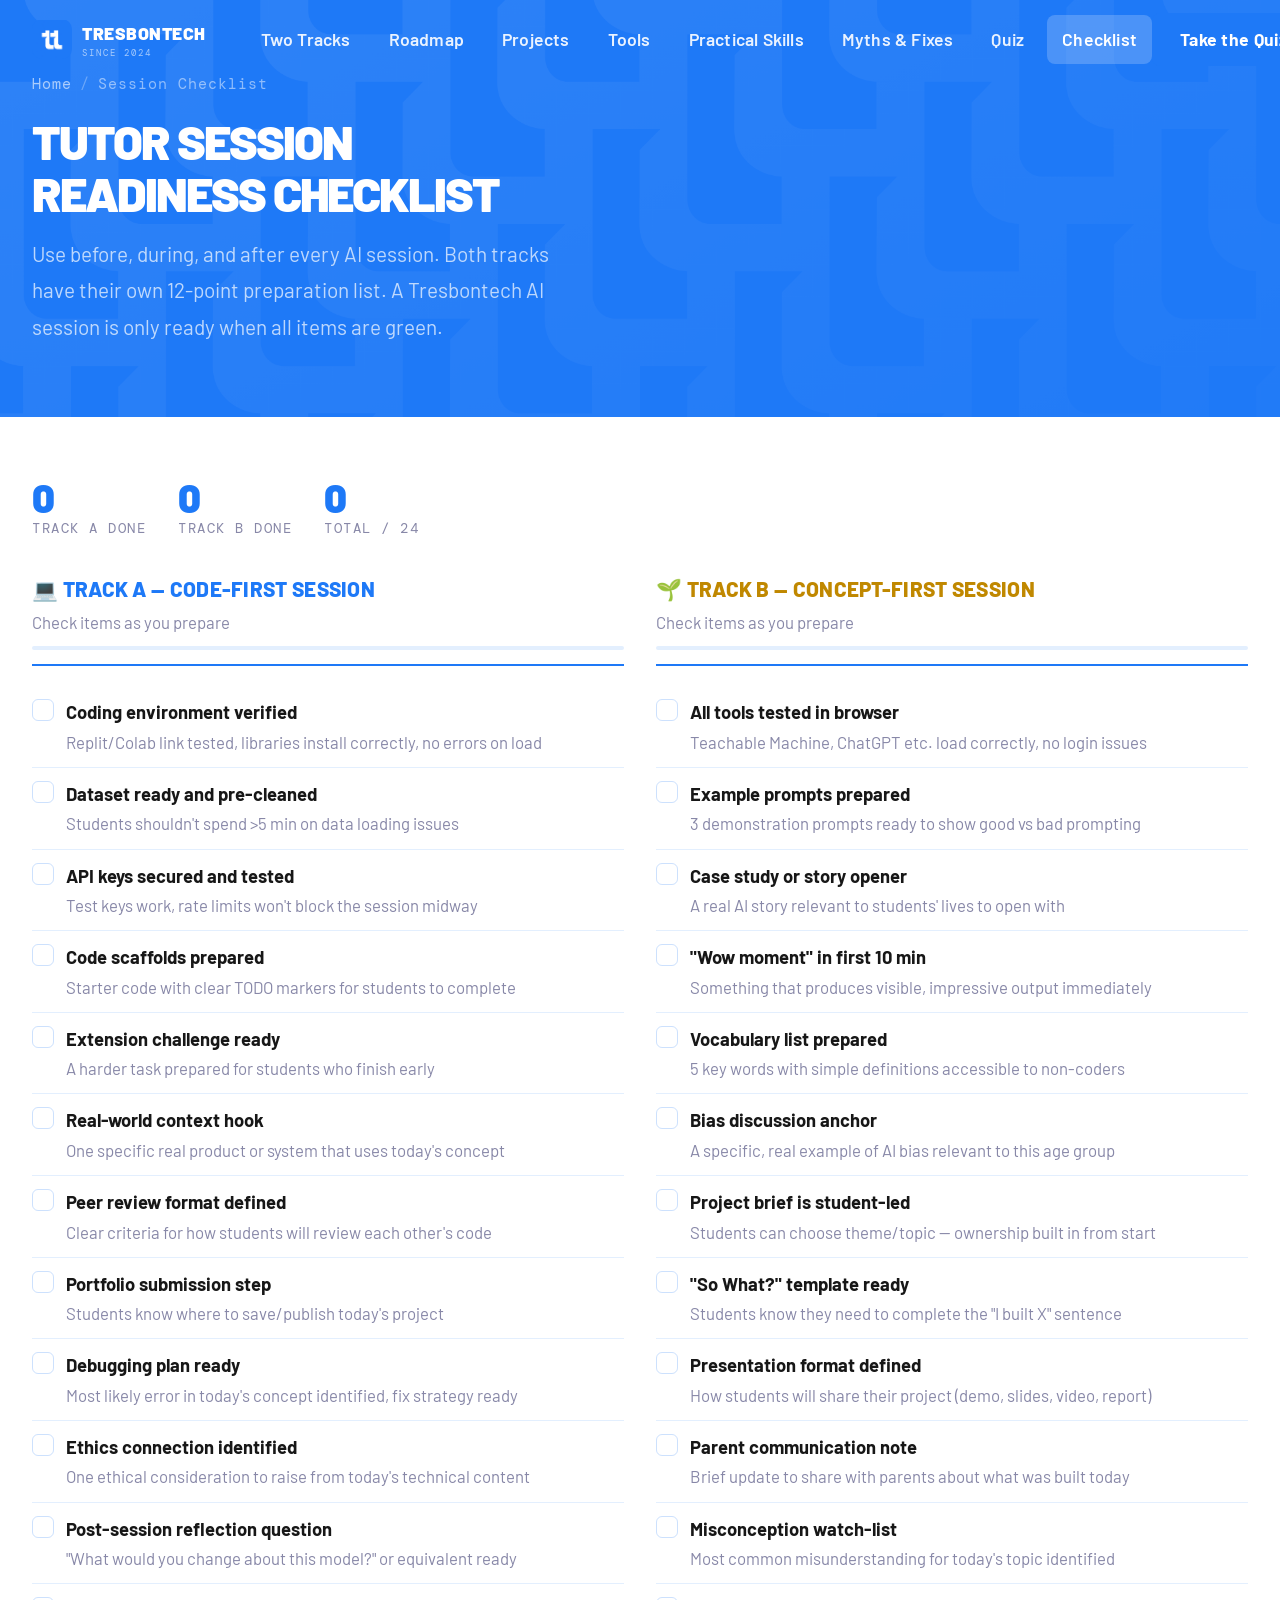
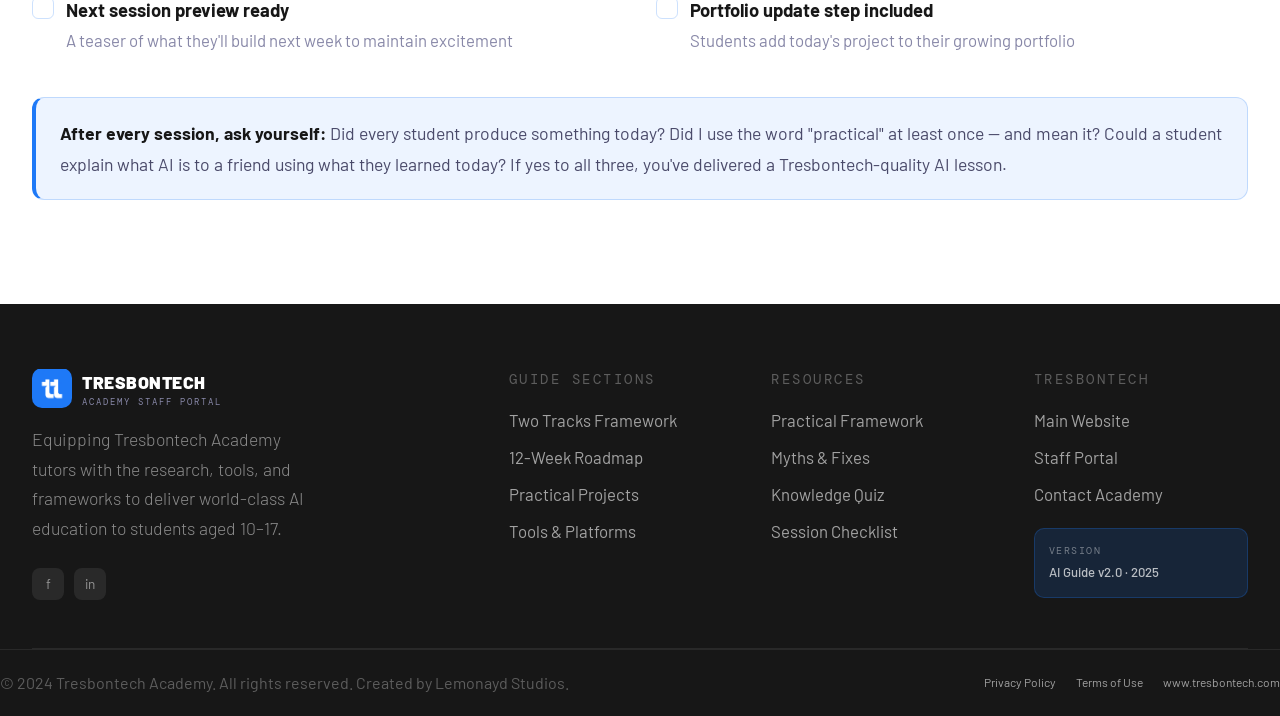
==== commit aebfff4a: "Update branding: increase fonts, new logo/backgrounds, transparent navbar" ====
--- a/pages/checklist.html
+++ b/pages/checklist.html
@@ -5,6 +5,7 @@
 <title>Session Checklist — Tresbontech Academy</title>
 <link href="https://fonts.googleapis.com/css2?family=Barlow:ital,wght@0,300;0,400;0,500;0,600;0,700;0,800;0,900;1,300&family=DM+Mono:wght@400;500&display=swap" rel="stylesheet">
 <link rel="stylesheet" href="../css/brand.css"><link rel="stylesheet" href="../css/pages.css">
+<link rel="icon" type="image/png" href="../assets/Logo.png">
 </head>
 <body>
 <div id="mobileMenu" class="mobile-menu"></div>
--- a/css/brand.css
+++ b/css/brand.css
@@ -64,47 +64,52 @@
   letter-spacing: -0.5px;
 }
 .display {
-  font-size: clamp(3rem, 6vw, 5.5rem);
+  font-size: clamp(5rem, 8vw, 3.5rem);
   font-weight: 900;
   text-transform: uppercase;
   letter-spacing: -2px;
   line-height: 0.95;
 }
-.heading-xl { font-size: clamp(2.4rem, 5vw, 4rem); font-weight: 900; text-transform: uppercase; letter-spacing: -1px; }
-.heading-lg { font-size: clamp(1.8rem, 3.5vw, 2.8rem); font-weight: 800; text-transform: uppercase; }
-.heading-md { font-size: clamp(1.2rem, 2.5vw, 1.8rem); font-weight: 700; }
-.heading-sm { font-size: 1.05rem; font-weight: 700; }
+.heading-xl { font-size: clamp(3rem, 6vw, 2.2rem); font-weight: 900; text-transform: uppercase; letter-spacing: -1px; }
+.heading-lg { font-size: clamp(2.4rem, 4.5vw, 3.6rem); font-weight: 800; text-transform: uppercase; }
+.heading-md { font-size: clamp(1.7rem, 3.5vw, 2.4rem); font-weight: 700; }
+.heading-sm { font-size: 1.4rem; font-weight: 700; }
 .label {
   font-family: 'DM Mono', monospace;
-  font-size: 0.68rem; letter-spacing: 2.5px;
+  font-size: 0.95rem; letter-spacing: 2.5px;
   text-transform: uppercase; font-weight: 500;
 }
-.body-lg { font-size: 1.05rem; font-weight: 400; line-height: 1.75; }
-.body-md { font-size: 0.9rem; font-weight: 400; line-height: 1.7; }
-.body-sm { font-size: 0.8rem; font-weight: 400; line-height: 1.65; }
+.body-lg { font-size: 1.35rem; font-weight: 400; line-height: 1.75; }
+.body-md { font-size: 1.2rem; font-weight: 400; line-height: 1.7; }
+.body-sm { font-size: 1.05rem; font-weight: 400; line-height: 1.65; }
 
 /* ─── BRAND PATTERN ─── */
 .brand-pattern {
-  background-image: url("data:image/svg+xml,%3Csvg xmlns='http://www.w3.org/2000/svg' width='60' height='60'%3E%3Crect x='8' y='8' width='12' height='4' rx='1' fill='%231E79F7' opacity='.08'/%3E%3Crect x='8' y='14' width='4' height='12' rx='1' fill='%231E79F7' opacity='.08'/%3E%3Crect x='38' y='8' width='12' height='4' rx='1' fill='%231E79F7' opacity='.08'/%3E%3Crect x='46' y='14' width='4' height='12' rx='1' fill='%231E79F7' opacity='.08'/%3E%3Crect x='8' y='38' width='4' height='12' rx='1' fill='%231E79F7' opacity='.08'/%3E%3Crect x='8' y='46' width='12' height='4' rx='1' fill='%231E79F7' opacity='.08'/%3E%3Crect x='38' y='46' width='12' height='4' rx='1' fill='%231E79F7' opacity='.08'/%3E%3Crect x='46' y='38' width='4' height='12' rx='1' fill='%231E79F7' opacity='.08'/%3E%3C/svg%3E");
+  background-image: url("../assets/Studio.png");
+  background-size: cover;
+  background-position: center;
 }
 .brand-pattern-blue {
-  background-image: url("data:image/svg+xml,%3Csvg xmlns='http://www.w3.org/2000/svg' width='60' height='60'%3E%3Crect x='8' y='8' width='12' height='4' rx='1' fill='%23ffffff' opacity='.08'/%3E%3Crect x='8' y='14' width='4' height='12' rx='1' fill='%23ffffff' opacity='.08'/%3E%3Crect x='38' y='8' width='12' height='4' rx='1' fill='%23ffffff' opacity='.08'/%3E%3Crect x='46' y='14' width='4' height='12' rx='1' fill='%23ffffff' opacity='.08'/%3E%3Crect x='8' y='38' width='4' height='12' rx='1' fill='%23ffffff' opacity='.08'/%3E%3Crect x='8' y='46' width='12' height='4' rx='1' fill='%23ffffff' opacity='.08'/%3E%3Crect x='38' y='46' width='12' height='4' rx='1' fill='%23ffffff' opacity='.08'/%3E%3Crect x='46' y='38' width='4' height='12' rx='1' fill='%23ffffff' opacity='.08'/%3E%3C/svg%3E");
+  background-image: url("../assets/Studio.png");
+  background-size: cover;
+  background-position: center;
 }
 
 /* ─── LOGO MARK SVG ─── */
 .tt-logo-mark {
   width: 40px; height: 40px;
-  background: var(--blue);
+  background: transparent;
   border-radius: 10px;
   display: inline-flex; align-items: center; justify-content: center;
   flex-shrink: 0;
-}
-.tt-logo-mark svg { width: 22px; height: 22px; }
+  overflow: hidden;
+}
+.tt-logo-mark svg, .tt-logo-mark img { display: block; }
 .tt-logo-mark-lg {
   width: 56px; height: 56px;
   border-radius: 14px;
 }
-.tt-logo-mark-lg svg { width: 30px; height: 30px; }
+.tt-logo-mark-lg svg, .tt-logo-mark-lg img { width: 30px; height: 30px; display: block; }
 .tt-wordmark {
   font-weight: 900; font-size: 1.1rem;
   letter-spacing: 0.5px; text-transform: uppercase;
@@ -119,28 +124,43 @@
 
 /* ─── NAVBAR ─── */
 .navbar {
-  position: sticky; top: 0; z-index: 500;
+  position: fixed; top: 0; left: 0; right: 0; z-index: 500;
+  background: transparent;
+  backdrop-filter: none;
+  border-bottom: 1px solid transparent;
+  height: 80px;
+  display: flex; align-items: center;
+  transition: background 0.3s ease, border-bottom 0.3s ease, backdrop-filter 0.3s ease;
+}
+.navbar.scrolled {
   background: rgba(255,255,255,0.92);
   backdrop-filter: blur(20px);
   border-bottom: 1px solid var(--border);
-  height: 68px;
-  display: flex; align-items: center;
 }
 .navbar-inner {
   max-width: 1280px; margin: 0 auto;
   padding: 0 32px; width: 100%;
   display: flex; align-items: center; gap: 0;
 }
+
+/* Transparent State Colors */
+.navbar:not(.scrolled) .nav-link { color: rgba(255,255,255,0.9); }
+.navbar:not(.scrolled) .nav-link:hover { color: white; background: rgba(255,255,255,0.15); }
+.navbar:not(.scrolled) .nav-link.active { color: white; background: rgba(255,255,255,0.2); }
+.navbar:not(.scrolled) .tt-wordmark { color: white; }
+.navbar:not(.scrolled) .tt-since { color: rgba(255,255,255,0.6); }
+.navbar:not(.scrolled) .nav-hamburger span { background: white; }
+
 .nav-brand {
   display: flex; align-items: center; gap: 10px;
   margin-right: 40px;
 }
 .nav-links {
-  display: flex; gap: 4px; flex: 1;
+  display: flex; gap: 8px; flex: 1;
 }
 .nav-link {
-  font-size: 0.82rem; font-weight: 600;
-  padding: 7px 14px; border-radius: 8px;
+  font-size: 1.1rem; font-weight: 600;
+  padding: 10px 15px; border-radius: 8px;
   color: var(--text-mid); transition: var(--transition);
   white-space: nowrap; letter-spacing: 0.2px;
 }
@@ -149,29 +169,29 @@
 .nav-cta {
   margin-left: auto;
   background: var(--blue); color: white;
-  font-size: 0.8rem; font-weight: 700;
-  padding: 8px 20px; border-radius: 8px;
+  font-size: 1.1rem; font-weight: 700;
+  padding: 12px 28px; border-radius: 8px;
   transition: var(--transition); white-space: nowrap;
   letter-spacing: 0.3px;
 }
 .nav-cta:hover { background: var(--blue-dark); transform: translateY(-1px); box-shadow: var(--shadow); }
 .nav-hamburger {
-  display: none; flex-direction: column; gap: 5px;
+  display: none; flex-direction: column; gap: 6px;
   padding: 8px; margin-left: auto;
   background: none; border: none; cursor: pointer;
 }
 .nav-hamburger span {
-  width: 22px; height: 2px; background: var(--text);
+  width: 26px; height: 3px; background: var(--text);
   border-radius: 2px; transition: var(--transition);
   display: block;
 }
 
 /* ─── BUTTONS ─── */
 .btn {
-  display: inline-flex; align-items: center; gap: 8px;
+  display: inline-flex; align-items: center; gap: 10px;
   font-family: 'Barlow', sans-serif;
-  font-weight: 700; font-size: 0.9rem;
-  padding: 12px 24px; border-radius: 10px;
+  font-weight: 700; font-size: 1.2rem;
+  padding: 16px 32px; border-radius: 12px;
   border: none; cursor: pointer;
   transition: var(--transition); letter-spacing: 0.3px;
   white-space: nowrap;
@@ -184,9 +204,9 @@
 .btn-white:hover { background: var(--azure); transform: translateY(-2px); box-shadow: 0 8px 32px rgba(0,0,0,0.15); }
 .btn-dark { background: var(--black); color: white; }
 .btn-dark:hover { background: #2a2a2a; transform: translateY(-2px); }
-.btn-sm { font-size: 0.78rem; padding: 8px 16px; border-radius: 8px; }
-.btn-lg { font-size: 1rem; padding: 15px 32px; border-radius: 12px; }
-.btn-icon { padding: 10px; border-radius: 8px; }
+.btn-sm { font-size: 1.0rem; padding: 12px 24px; border-radius: 10px; }
+.btn-lg { font-size: 1rem; padding: 20px 40px; border-radius: 14px; }
+.btn-icon { padding: 12px; border-radius: 10px; }
 
 /* ─── SECTION LAYOUT ─── */
 .section { padding: 80px 0; }
@@ -208,7 +228,7 @@
 .section-eyebrow-center::before { display: none; }
 .section-eyebrow-center::after { content: ''; width: 24px; height: 2px; background: var(--blue); }
 .section-title { color: var(--black); margin-bottom: 16px; }
-.section-intro { color: var(--text-mid); max-width: 560px; font-size: 1rem; line-height: 1.75; font-weight: 400; }
+.section-intro { color: var(--text-mid); max-width: 560px; font-size: 1.1rem; line-height: 1.75; font-weight: 400; }
 .section-intro-center { margin: 0 auto; text-align: center; }
 
 /* ─── CARDS ─── */
@@ -227,8 +247,8 @@
 .badge {
   display: inline-flex; align-items: center;
   font-family: 'DM Mono', monospace;
-  font-size: 0.62rem; font-weight: 500;
-  padding: 3px 10px; border-radius: 20px;
+  font-size: 0.8rem; font-weight: 500;
+  padding: 4px 12px; border-radius: 20px;
   letter-spacing: 0.8px; text-transform: uppercase;
 }
 .badge-blue { background: var(--blue-pale); color: var(--blue); border: 1px solid var(--border-mid); }
@@ -252,7 +272,7 @@
   position: absolute; bottom: calc(100% + 6px); left: 50%;
   transform: translateX(-50%);
   background: var(--black); color: white;
-  font-size: 0.72rem; padding: 5px 10px; border-radius: 6px;
+  font-size: 0.9rem; padding: 6px 12px; border-radius: 6px;
   white-space: nowrap; pointer-events: none; z-index: 100;
 }
 
@@ -268,26 +288,26 @@
   border-bottom: 1px solid rgba(255,255,255,0.08);
 }
 .footer-brand-desc {
-  color: rgba(255,255,255,0.5); font-size: 0.85rem;
+  color: rgba(255,255,255,0.5); font-size: 1.1rem;
   line-height: 1.7; margin: 16px 0 24px; font-weight: 300;
   max-width: 280px;
 }
 .footer-col-title {
   font-family: 'DM Mono', monospace;
-  font-size: 0.65rem; letter-spacing: 2.5px;
+  font-size: 0.9rem; letter-spacing: 2.5px;
   text-transform: uppercase; color: rgba(255,255,255,0.3);
   margin-bottom: 16px;
 }
 .footer-links { display: flex; flex-direction: column; gap: 10px; }
 .footer-link {
-  font-size: 0.85rem; color: rgba(255,255,255,0.6);
+  font-size: 1.05rem; color: rgba(255,255,255,0.6);
   transition: color 0.2s; font-weight: 400;
 }
 .footer-link:hover { color: var(--blue-light); }
 .footer-bottom {
   display: flex; align-items: center; justify-content: space-between;
   padding: 20px 0;
-  font-size: 0.75rem; color: rgba(255,255,255,0.3);
+  font-size: 1.0rem; color: rgba(255,255,255,0.3);
 }
 .footer-bottom-links { display: flex; gap: 20px; }
 
--- a/css/pages.css
+++ b/css/pages.css
@@ -5,13 +5,15 @@
 /* ─── PAGE HERO (inner pages) ─── */
 .page-hero {
   background: var(--blue);
-  background-image: url("data:image/svg+xml,%3Csvg xmlns='http://www.w3.org/2000/svg' width='60' height='60'%3E%3Crect x='8' y='8' width='12' height='4' rx='1' fill='%23ffffff' opacity='.07'/%3E%3Crect x='8' y='14' width='4' height='12' rx='1' fill='%23ffffff' opacity='.07'/%3E%3Crect x='38' y='8' width='12' height='4' rx='1' fill='%23ffffff' opacity='.07'/%3E%3Crect x='46' y='14' width='4' height='12' rx='1' fill='%23ffffff' opacity='.07'/%3E%3Crect x='8' y='38' width='4' height='12' rx='1' fill='%23ffffff' opacity='.07'/%3E%3Crect x='8' y='46' width='12' height='4' rx='1' fill='%23ffffff' opacity='.07'/%3E%3Crect x='38' y='46' width='12' height='4' rx='1' fill='%23ffffff' opacity='.07'/%3E%3Crect x='46' y='38' width='4' height='12' rx='1' fill='%23ffffff' opacity='.07'/%3E%3C/svg%3E");
+  background-image: url("../assets/Studio.png");
+  background-size: cover;
+  background-position: center;
   padding: 72px 0;
 }
 .page-hero-inner { max-width: 1280px; margin: 0 auto; padding: 0 32px; }
 .page-hero-breadcrumb {
   display: flex; align-items: center; gap: 8px;
-  font-family: 'DM Mono', monospace; font-size: 0.68rem;
+  font-family: 'DM Mono', monospace; font-size: 0.95rem;
   color: rgba(255,255,255,0.5); margin-bottom: 20px;
   letter-spacing: 1px;
 }
@@ -19,13 +21,13 @@
 .page-hero-breadcrumb a:hover { color: white; }
 .page-hero-breadcrumb span { color: rgba(255,255,255,0.3); }
 .page-hero-title { color: white; text-transform: uppercase; letter-spacing: -2px; margin-bottom: 16px; }
-.page-hero-sub { color: rgba(255,255,255,0.7); max-width: 560px; font-size: 1rem; line-height: 1.75; font-weight: 400; }
+.page-hero-sub { color: rgba(255,255,255,0.7); max-width: 560px; font-size: 1.3rem; line-height: 1.75; font-weight: 400; }
 .page-hero-meta {
   display: flex; gap: 20px; margin-top: 28px; flex-wrap: wrap;
 }
 .phm-item {
   display: flex; align-items: center; gap: 8px;
-  font-family: 'DM Mono', monospace; font-size: 0.68rem;
+  font-family: 'DM Mono', monospace; font-size: 0.95rem;
   color: rgba(255,255,255,0.6); letter-spacing: 0.5px;
 }
 .phm-dot { width: 6px; height: 6px; border-radius: 50%; background: var(--yellow); }
@@ -33,7 +35,7 @@
 /* ─── CALLOUT BOXES ─── */
 .callout {
   border-radius: 12px; padding: 20px 24px;
-  margin: 24px 0; font-size: 0.88rem; line-height: 1.75; font-weight: 400;
+  margin: 24px 0; font-size: 1.1rem; line-height: 1.75; font-weight: 400;
 }
 .callout-blue { background: var(--blue-pale); border: 1px solid var(--border-mid); color: var(--text-mid); border-left: 4px solid var(--blue); }
 .callout-yellow { background: rgba(255,184,0,0.08); border: 1px solid rgba(255,184,0,0.2); color: var(--text-mid); border-left: 4px solid var(--yellow); }
@@ -59,7 +61,7 @@
   border: 3px solid white;
   box-shadow: 0 0 0 3px var(--rm-color, var(--blue));
   display: flex; align-items: center; justify-content: center;
-  font-size: 0.6rem; color: white; font-weight: 800;
+  font-size: 0.7rem; color: white; font-weight: 800;
   z-index: 2;
 }
 .rm-card {
@@ -74,14 +76,14 @@
   padding: 20px 24px;
 }
 .rm-week {
-  font-family: 'DM Mono', monospace; font-size: 0.62rem;
+  font-family: 'DM Mono', monospace; font-size: 0.9rem;
   color: var(--text-light); letter-spacing: 1.5px; text-transform: uppercase;
   flex-shrink: 0; margin-top: 4px; min-width: 70px;
 }
 .rm-info { flex: 1; }
-.rm-title { font-size: 0.95rem; font-weight: 800; text-transform: uppercase; letter-spacing: 0.3px; margin-bottom: 3px; }
-.rm-short { font-size: 0.82rem; color: var(--text-mid); }
-.rm-toggle { color: var(--text-light); font-size: 0.8rem; transition: transform 0.3s; flex-shrink: 0; margin-top: 4px; }
+.rm-title { font-size: 1.25rem; font-weight: 800; text-transform: uppercase; letter-spacing: 0.3px; margin-bottom: 3px; }
+.rm-short { font-size: 1.1rem; color: var(--text-mid); }
+.rm-toggle { color: var(--text-light); font-size: 0.9rem; transition: transform 0.3s; flex-shrink: 0; margin-top: 4px; }
 .rm-card.open .rm-toggle { transform: rotate(180deg); }
 .rm-body { max-height: 0; overflow: hidden; transition: max-height 0.45s ease; }
 .rm-card.open .rm-body { max-height: 1000px; }
@@ -94,30 +96,30 @@
   border-radius: 10px; padding: 16px;
 }
 .rm-track-label {
-  font-family: 'DM Mono', monospace; font-size: 0.62rem;
+  font-family: 'DM Mono', monospace; font-size: 0.9rem;
   letter-spacing: 1.5px; text-transform: uppercase; margin-bottom: 10px;
 }
 .rm-track-label.a { color: var(--blue); }
 .rm-track-label.b { color: #c08800; }
 .rm-track-items { list-style: none; display: flex; flex-direction: column; gap: 6px; }
 .rm-track-items li {
-  display: flex; gap: 8px; font-size: 0.8rem;
+  display: flex; gap: 8px; font-size: 1.1rem;
   color: var(--text-mid); line-height: 1.5; font-weight: 400;
 }
-.rm-track-items li::before { content: '▸'; color: var(--blue); flex-shrink: 0; font-size: 0.7rem; margin-top: 2px; }
+.rm-track-items li::before { content: '▸'; color: var(--blue); flex-shrink: 0; font-size: 0.8rem; margin-top: 2px; }
 .rm-output-row {
   grid-column: 1 / -1;
   background: var(--azure); border-radius: 10px; padding: 14px 16px;
 }
-.rm-output-label { font-family: 'DM Mono', monospace; font-size: 0.6rem; letter-spacing: 1.5px; text-transform: uppercase; color: var(--blue); margin-bottom: 4px; }
-.rm-output-text { font-size: 0.8rem; color: var(--text-mid); line-height: 1.6; }
+.rm-output-label { font-family: 'DM Mono', monospace; font-size: 0.85rem; letter-spacing: 1.5px; text-transform: uppercase; color: var(--blue); margin-bottom: 4px; }
+.rm-output-text { font-size: 1.1rem; color: var(--text-mid); line-height: 1.6; }
 .rm-tip-row {
   grid-column: 1 / -1;
   background: rgba(255,184,0,0.07); border: 1px solid rgba(255,184,0,0.2);
   border-radius: 10px; padding: 14px 16px;
 }
-.rm-tip-label { font-family: 'DM Mono', monospace; font-size: 0.6rem; letter-spacing: 1.5px; text-transform: uppercase; color: #c08800; margin-bottom: 4px; }
-.rm-tip-text { font-size: 0.8rem; color: var(--text-mid); line-height: 1.6; font-style: italic; }
+.rm-tip-label { font-family: 'DM Mono', monospace; font-size: 0.85rem; letter-spacing: 1.5px; text-transform: uppercase; color: #c08800; margin-bottom: 4px; }
+.rm-tip-text { font-size: 1.1rem; color: var(--text-mid); line-height: 1.6; font-style: italic; }
 
 @media (max-width: 640px) {
   .rm-body-inner { grid-template-columns: 1fr; }
@@ -130,8 +132,8 @@
   display: flex; gap: 8px; flex-wrap: wrap; margin-bottom: 32px;
 }
 .pf-btn {
-  font-family: 'DM Mono', monospace; font-size: 0.7rem; letter-spacing: 0.5px;
-  padding: 7px 16px; border-radius: 8px;
+  font-family: 'DM Mono', monospace; font-size: 1.0rem; letter-spacing: 0.5px;
+  padding: 10px 20px; border-radius: 8px;
   border: 1px solid var(--border); background: white;
   color: var(--text-mid); cursor: pointer; transition: var(--transition);
 }
@@ -145,31 +147,31 @@
 .pfc:hover { border-color: var(--pc-color, var(--blue)); box-shadow: var(--shadow); transform: translateY(-3px); }
 .pfc:hover::after { transform: scaleX(1); }
 .pfc.hidden { display: none; }
-.pfc-emoji { font-size: 2rem; margin-bottom: 14px; }
-.pfc-title { font-size: 0.92rem; font-weight: 800; text-transform: uppercase; letter-spacing: 0.3px; margin-bottom: 6px; }
-.pfc-desc { font-size: 0.8rem; color: var(--text-mid); line-height: 1.65; margin-bottom: 16px; }
+.pfc-emoji { font-size: 2.2rem; margin-bottom: 14px; }
+.pfc-title { font-size: 1.25rem; font-weight: 800; text-transform: uppercase; letter-spacing: 0.3px; margin-bottom: 6px; }
+.pfc-desc { font-size: 1.1rem; color: var(--text-mid); line-height: 1.65; margin-bottom: 16px; }
 .pfc-tags { display: flex; gap: 6px; flex-wrap: wrap; margin-bottom: 14px; }
 .pfc-diff { display: flex; align-items: center; gap: 8px; }
 .pfc-pips { display: flex; gap: 3px; }
 .pfc-pip { width: 12px; height: 4px; border-radius: 2px; background: var(--border); }
 .pfc-pip.on { background: var(--pc-color, var(--blue)); }
-.pfc-diff-label { font-size: 0.72rem; color: var(--text-light); font-family: 'DM Mono', monospace; }
+.pfc-diff-label { font-size: 0.95rem; color: var(--text-light); font-family: 'DM Mono', monospace; }
 @media (max-width: 900px) { .projects-full-grid { grid-template-columns: 1fr 1fr; } }
 @media (max-width: 560px) { .projects-full-grid { grid-template-columns: 1fr; } }
 
 /* ─── TOOLS PAGE ─── */
 .tools-container { padding: 60px 0 80px; background: white; }
 .tools-cat-header { display: flex; align-items: center; gap: 14px; margin-bottom: 24px; }
-.tools-cat-icon { width: 40px; height: 40px; border-radius: 10px; background: var(--blue); display: flex; align-items: center; justify-content: center; font-size: 1.1rem; }
-.tools-cat-title { font-size: 1.1rem; font-weight: 800; text-transform: uppercase; letter-spacing: 0.3px; }
+.tools-cat-icon { width: 44px; height: 44px; border-radius: 10px; background: var(--blue); display: flex; align-items: center; justify-content: center; font-size: 1.3rem; }
+.tools-cat-title { font-size: 1.3rem; font-weight: 800; text-transform: uppercase; letter-spacing: 0.3px; }
 .tools-grid { display: grid; grid-template-columns: repeat(3,1fr); gap: 16px; margin-bottom: 48px; }
 .tool-full-card { background: var(--bg); border: 1px solid var(--border); border-radius: 14px; padding: 22px; transition: var(--transition); }
 .tool-full-card:hover { border-color: var(--blue); box-shadow: var(--shadow); }
-.tfc-logo { font-size: 2rem; margin-bottom: 10px; }
-.tfc-name { font-size: 0.88rem; font-weight: 800; text-transform: uppercase; letter-spacing: 0.3px; margin-bottom: 5px; }
-.tfc-desc-text { font-size: 0.78rem; color: var(--text-mid); line-height: 1.6; margin-bottom: 10px; }
+.tfc-logo { font-size: 2.2rem; margin-bottom: 10px; }
+.tfc-name { font-size: 1.25rem; font-weight: 800; text-transform: uppercase; letter-spacing: 0.3px; margin-bottom: 5px; }
+.tfc-desc-text { font-size: 1.1rem; color: var(--text-mid); line-height: 1.6; margin-bottom: 10px; }
 .tfc-meta { display: flex; gap: 6px; flex-wrap: wrap; }
-.tfc-pill { font-family: 'DM Mono', monospace; font-size: 0.6rem; padding: 2px 8px; border-radius: 4px; background: white; border: 1px solid var(--border); color: var(--text-light); letter-spacing: 0.3px; }
+.tfc-pill { font-family: 'DM Mono', monospace; font-size: 0.85rem; padding: 4px 10px; border-radius: 4px; background: white; border: 1px solid var(--border); color: var(--text-light); letter-spacing: 0.3px; }
 .tfc-pill.free { color: var(--green); border-color: rgba(82,175,51,0.25); background: rgba(82,175,51,0.05); }
 @media (max-width: 900px) { .tools-grid { grid-template-columns: 1fr 1fr; } }
 @media (max-width: 560px) { .tools-grid { grid-template-columns: 1fr; } }
@@ -181,37 +183,37 @@
 .myth-item:hover { border-color: var(--blue); }
 .myth-item.open { border-color: var(--red); }
 .myth-head { display: flex; align-items: center; gap: 14px; padding: 18px 22px; }
-.myth-icon { font-size: 1.2rem; flex-shrink: 0; }
-.myth-q { font-size: 0.92rem; font-weight: 700; flex: 1; }
-.myth-toggle { font-size: 0.75rem; color: var(--text-light); transition: transform 0.3s; flex-shrink: 0; }
+.myth-icon { font-size: 1.4rem; flex-shrink: 0; }
+.myth-q { font-size: 1.25rem; font-weight: 700; flex: 1; }
+.myth-toggle { font-size: 1.0rem; color: var(--text-light); transition: transform 0.3s; flex-shrink: 0; }
 .myth-item.open .myth-toggle { transform: rotate(180deg); }
 .myth-body { max-height: 0; overflow: hidden; transition: max-height 0.35s ease; }
 .myth-item.open .myth-body { max-height: 400px; }
 .myth-inner { padding: 0 22px 22px; display: grid; grid-template-columns: 1fr 1fr; gap: 12px; }
 .myth-wrong { background: rgba(240,48,9,0.05); border: 1px solid rgba(240,48,9,0.15); border-radius: 10px; padding: 14px; }
-.myth-wrong-label { font-family: 'DM Mono', monospace; font-size: 0.6rem; letter-spacing: 1.5px; text-transform: uppercase; color: var(--red); margin-bottom: 6px; }
+.myth-wrong-label { font-family: 'DM Mono', monospace; font-size: 0.85rem; letter-spacing: 1.5px; text-transform: uppercase; color: var(--red); margin-bottom: 6px; }
 .myth-right { background: rgba(82,175,51,0.06); border: 1px solid rgba(82,175,51,0.2); border-radius: 10px; padding: 14px; }
-.myth-right-label { font-family: 'DM Mono', monospace; font-size: 0.6px; letter-spacing: 1.5px; text-transform: uppercase; color: var(--green); margin-bottom: 6px; font-size: 0.6rem; }
-.myth-wrong p, .myth-right p { font-size: 0.82rem; color: var(--text-mid); line-height: 1.65; font-weight: 400; }
+.myth-right-label { font-family: 'DM Mono', monospace; font-size: 0.85rem; letter-spacing: 1.5px; text-transform: uppercase; color: var(--green); margin-bottom: 6px; }
+.myth-wrong p, .myth-right p { font-size: 1.1rem; color: var(--text-mid); line-height: 1.65; font-weight: 400; }
 @media (max-width: 640px) { .myth-inner { grid-template-columns: 1fr; } }
 
 /* ─── QUIZ PAGE ─── */
 .quiz-container { padding: 60px 0 80px; background: white; }
 .quiz-wrap { max-width: 700px; margin: 0 auto; }
 .qz-top { display: flex; justify-content: space-between; align-items: center; margin-bottom: 8px; }
-.qz-step { font-family: 'DM Mono', monospace; font-size: 0.68rem; color: var(--text-light); letter-spacing: 1px; }
-.qz-score-display { font-family: 'DM Mono', monospace; font-size: 0.68rem; color: var(--text-light); }
+.qz-step { font-family: 'DM Mono', monospace; font-size: 0.95rem; color: var(--text-light); letter-spacing: 1px; }
+.qz-score-display { font-family: 'DM Mono', monospace; font-size: 0.95rem; color: var(--text-light); }
 .qz-progress { height: 5px; background: var(--border); border-radius: 10px; overflow: hidden; margin-bottom: 40px; }
 .qz-fill { height: 100%; background: var(--blue); border-radius: 10px; transition: width 0.4s ease; }
-.qz-q { font-size: clamp(1.1rem, 2.5vw, 1.35rem); font-weight: 800; text-transform: uppercase; letter-spacing: -0.3px; line-height: 1.25; margin-bottom: 14px; color: var(--black); }
-.qz-scenario { background: var(--azure); border-radius: 10px; padding: 12px 16px; margin-bottom: 22px; font-size: 0.85rem; color: var(--text-mid); line-height: 1.65; font-style: italic; border-left: 3px solid var(--blue); }
+.qz-q { font-size: clamp(1.8rem, 3.5vw, 2.2rem); font-weight: 800; text-transform: uppercase; letter-spacing: -0.3px; line-height: 1.25; margin-bottom: 14px; color: var(--black); }
+.qz-scenario { background: var(--azure); border-radius: 10px; padding: 12px 16px; margin-bottom: 22px; font-size: 1.15rem; color: var(--text-mid); line-height: 1.65; font-style: italic; border-left: 3px solid var(--blue); }
 .qz-options { display: flex; flex-direction: column; gap: 10px; margin-bottom: 20px; }
 .qz-opt {
   display: flex; gap: 14px; align-items: flex-start;
   background: var(--bg); border: 1.5px solid var(--border);
-  border-radius: 12px; padding: 14px 16px; cursor: pointer;
+  border-radius: 12px; padding: 16px 18px; cursor: pointer;
   transition: var(--transition); text-align: left;
-  font-size: 0.88rem; color: var(--text-mid); font-weight: 400;
+  font-size: 1.15rem; color: var(--text-mid); font-weight: 400;
 }
 .qz-opt:hover { border-color: var(--blue); color: var(--text); background: var(--blue-pale); }
 .qz-opt.correct { background: rgba(82,175,51,0.08); border-color: var(--green); color: var(--green); }
@@ -219,9 +221,9 @@
 .qz-opt.reveal { border-color: var(--green); opacity: 0.5; }
 .qz-opt:disabled { pointer-events: none; }
 .qz-lbl {
-  width: 28px; height: 28px; border-radius: 8px;
+  width: 32px; height: 32px; border-radius: 8px;
   background: white; border: 1.5px solid var(--border);
-  font-family: 'DM Mono', monospace; font-size: 0.72rem; font-weight: 600;
+  font-family: 'DM Mono', monospace; font-size: 1.0rem; font-weight: 600;
   display: flex; align-items: center; justify-content: center; flex-shrink: 0; margin-top: 1px;
 }
 .qz-opt.correct .qz-lbl { background: var(--green); border-color: var(--green); color: white; }
@@ -229,10 +231,10 @@
 .qz-opt.reveal .qz-lbl { background: var(--green); border-color: var(--green); color: white; }
 .qz-explanation { display: none; background: var(--azure); border: 1px solid var(--border-mid); border-radius: 12px; padding: 18px 20px; margin-bottom: 20px; }
 .qz-explanation.show { display: block; animation: fadeUp 0.3s ease; }
-.qz-exp-head { font-size: 0.88rem; font-weight: 800; text-transform: uppercase; margin-bottom: 6px; }
+.qz-exp-head { font-size: 1.15rem; font-weight: 800; text-transform: uppercase; margin-bottom: 6px; }
 .qz-exp-head.correct { color: var(--green); }
 .qz-exp-head.wrong { color: var(--red); }
-.qz-exp-body { font-size: 0.85rem; color: var(--text-mid); line-height: 1.7; }
+.qz-exp-body { font-size: 1.15rem; color: var(--text-mid); line-height: 1.7; }
 .btn-row { display: flex; gap: 12px; flex-wrap: wrap; }
 .score-screen { text-align: center; padding: 40px 0; }
 .score-ring-wrap { width: 140px; height: 140px; margin: 0 auto 28px; position: relative; }
@@ -240,22 +242,22 @@
 .score-track { fill: none; stroke: var(--border); stroke-width: 8; }
 .score-fill { fill: none; stroke: var(--blue); stroke-width: 8; stroke-linecap: round; transition: stroke-dashoffset 1s ease; }
 .score-text { position: absolute; inset: 0; display: flex; align-items: center; justify-content: center; flex-direction: column; }
-.score-num { font-size: 2.4rem; font-weight: 900; color: var(--black); line-height: 1; }
-.score-denom { font-size: 0.8rem; color: var(--text-light); }
-.score-title { font-size: 1.6rem; font-weight: 900; text-transform: uppercase; letter-spacing: -0.5px; margin-bottom: 8px; }
-.score-sub { color: var(--text-mid); font-size: 0.92rem; max-width: 400px; margin: 0 auto 28px; line-height: 1.7; }
+.score-num { font-size: 2.6rem; font-weight: 900; color: var(--black); line-height: 1; }
+.score-denom { font-size: 0.9rem; color: var(--text-light); }
+.score-title { font-size: 1.8rem; font-weight: 900; text-transform: uppercase; letter-spacing: -0.5px; margin-bottom: 8px; }
+.score-sub { color: var(--text-mid); font-size: 1.02rem; max-width: 400px; margin: 0 auto 28px; line-height: 1.7; }
 
 /* ─── CHECKLIST PAGE ─── */
 .checklist-container { padding: 60px 0 80px; background: white; }
 .check-stats-bar { display: flex; gap: 32px; margin-bottom: 32px; flex-wrap: wrap; }
 .cs-stat { display: flex; flex-direction: column; }
-.cs-stat-num { font-size: 2rem; font-weight: 900; color: var(--blue); line-height: 1; }
-.cs-stat-label { font-family: 'DM Mono', monospace; font-size: 0.62rem; color: var(--text-light); letter-spacing: 1.5px; text-transform: uppercase; }
+.cs-stat-num { font-size: 2.5rem; font-weight: 900; color: var(--blue); line-height: 1; }
+.cs-stat-label { font-family: 'DM Mono', monospace; font-size: 0.9rem; color: var(--text-light); letter-spacing: 1.5px; text-transform: uppercase; }
 .check-grid { display: grid; grid-template-columns: 1fr 1fr; gap: 32px; }
 .check-col {}
 .check-col-head { margin-bottom: 20px; padding-bottom: 14px; border-bottom: 2px solid var(--blue); }
-.check-col-title { font-size: 1rem; font-weight: 800; text-transform: uppercase; letter-spacing: 0.3px; margin-bottom: 4px; }
-.check-col-sub { font-size: 0.78rem; color: var(--text-light); }
+.check-col-title { font-size: 1.3rem; font-weight: 800; text-transform: uppercase; letter-spacing: 0.3px; margin-bottom: 4px; }
+.check-col-sub { font-size: 1.05rem; color: var(--text-light); }
 .check-progress { height: 4px; background: var(--border); border-radius: 4px; overflow: hidden; margin-top: 10px; }
 .check-prog-fill { height: 100%; background: var(--blue); border-radius: 4px; transition: width 0.3s; }
 .check-item { display: flex; gap: 12px; align-items: flex-start; padding: 12px 0; border-bottom: 1px solid var(--border); cursor: pointer; transition: opacity 0.2s; }
@@ -263,8 +265,8 @@
 .check-box { width: 22px; height: 22px; border-radius: 6px; border: 1.5px solid var(--border-mid); flex-shrink: 0; display: flex; align-items: center; justify-content: center; transition: all 0.2s; margin-top: 1px; font-size: 11px; }
 .check-item.done .check-box { background: var(--green); border-color: var(--green); color: white; }
 .check-item.done .check-label { opacity: 0.35; }
-.check-label-title { font-size: 0.85rem; font-weight: 700; color: var(--text); margin-bottom: 2px; }
-.check-label-sub { font-size: 0.76rem; color: var(--text-light); line-height: 1.5; font-weight: 400; }
+.check-label-title { font-size: 1.15rem; font-weight: 700; color: var(--text); margin-bottom: 2px; }
+.check-label-sub { font-size: 1.05rem; color: var(--text-light); line-height: 1.5; font-weight: 400; }
 @media (max-width: 640px) { .check-grid { grid-template-columns: 1fr; } }
 
 /* ─── PRACTICAL FRAMEWORK PAGE ─── */
@@ -272,17 +274,17 @@
 .pf-full-grid { display: grid; grid-template-columns: 1fr 1fr; gap: 24px; margin-bottom: 48px; }
 .pf-full-card { background: var(--bg); border: 1px solid var(--border); border-radius: 16px; padding: 28px; position: relative; transition: var(--transition); }
 .pf-full-card:hover { border-color: var(--blue); box-shadow: var(--shadow); }
-.pfc-num { position: absolute; top: 16px; right: 20px; font-size: 3.5rem; font-weight: 900; color: var(--border); line-height: 1; letter-spacing: -2px; }
-.pfc-icon { font-size: 1.5rem; margin-bottom: 12px; }
-.pfc-title-pf { font-size: 0.95rem; font-weight: 800; text-transform: uppercase; letter-spacing: 0.3px; margin-bottom: 8px; }
-.pfc-body-pf { font-size: 0.83rem; color: var(--text-mid); line-height: 1.72; font-weight: 400; }
+.pfc-num { position: absolute; top: 16px; right: 20px; font-size: 4.5rem; font-weight: 900; color: var(--border); line-height: 1; letter-spacing: -2px; }
+.pfc-icon { font-size: 2.0rem; margin-bottom: 12px; }
+.pfc-title-pf { font-size: 1.25rem; font-weight: 800; text-transform: uppercase; letter-spacing: 0.3px; margin-bottom: 8px; }
+.pfc-body-pf { font-size: 1.1rem; color: var(--text-mid); line-height: 1.72; font-weight: 400; }
 .pfc-body-pf strong { color: var(--text); font-weight: 700; }
 .session-321 { display: grid; grid-template-columns: repeat(3,1fr); gap: 20px; margin: 32px 0; }
 .s321-card { background: var(--bg); border: 1px solid var(--border); border-radius: 16px; padding: 28px; text-align: center; }
-.s321-num { font-size: 4rem; font-weight: 900; line-height: 1; margin-bottom: 10px; }
+.s321-num { font-size: 5rem; font-weight: 900; line-height: 1; margin-bottom: 10px; }
 .s321-card:nth-child(1) .s321-num { color: var(--blue); }
 .s321-card:nth-child(2) .s321-num { color: var(--yellow); }
 .s321-card:nth-child(3) .s321-num { color: var(--green); }
-.s321-title { font-size: 0.9rem; font-weight: 800; text-transform: uppercase; margin-bottom: 8px; letter-spacing: 0.3px; }
-.s321-body { font-size: 0.8rem; color: var(--text-mid); line-height: 1.65; }
+.s321-title { font-size: 1.25rem; font-weight: 800; text-transform: uppercase; margin-bottom: 8px; letter-spacing: 0.3px; }
+.s321-body { font-size: 1.1rem; color: var(--text-mid); line-height: 1.65; }
 @media (max-width: 900px) { .pf-full-grid { grid-template-columns: 1fr; } .session-321 { grid-template-columns: 1fr; } }
